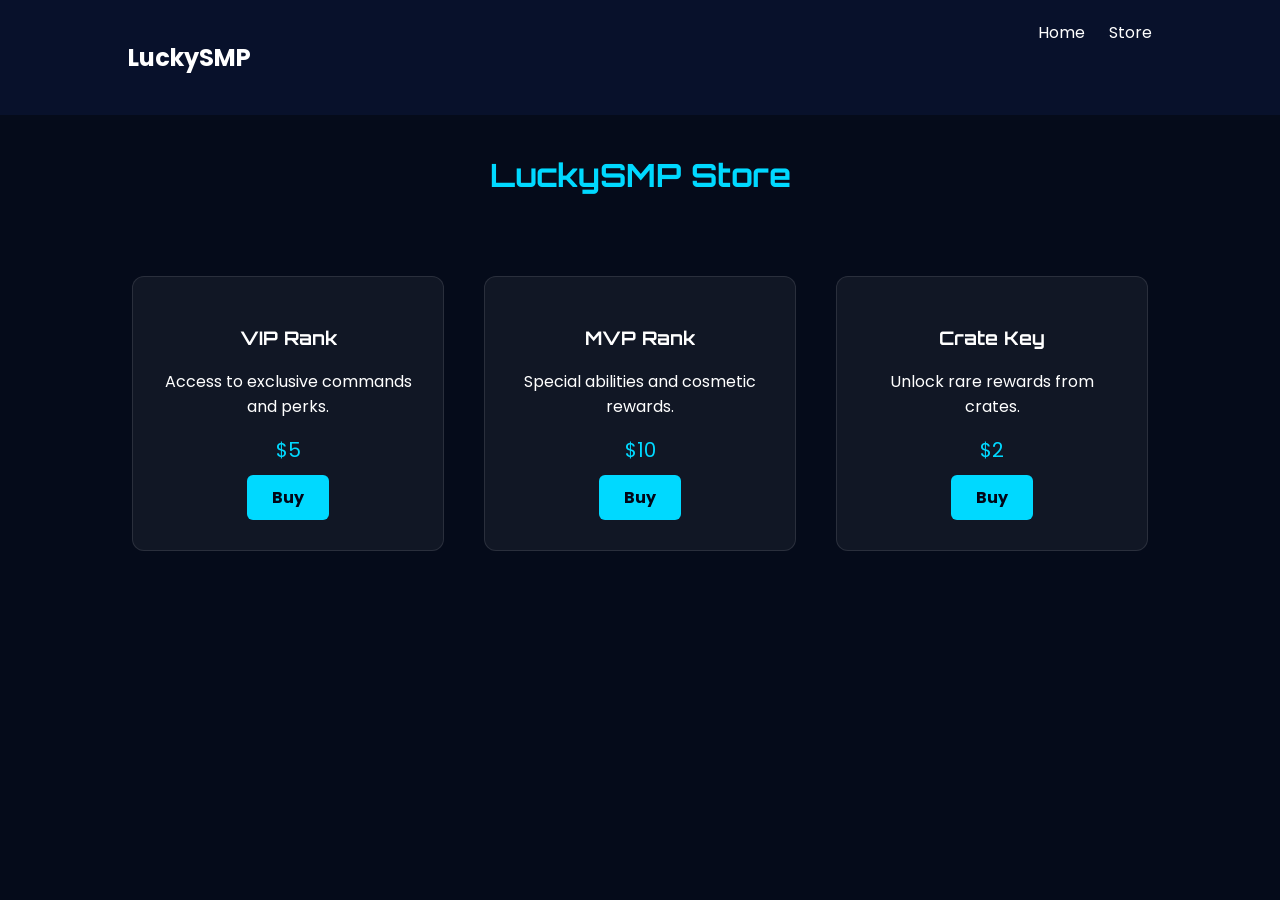
==== store.html @ cd324772 "Update and rename package.json to store.html" ====
<!DOCTYPE html>
<html lang="en">
<head>
<meta charset="UTF-8">
<meta name="viewport" content="width=device-width, initial-scale=1.0">

<title>LuckySMP Store</title>

<link href="https://fonts.googleapis.com/css2?family=Orbitron:wght@400;700&family=Poppins:wght@300;500;700&display=swap" rel="stylesheet">

<style>

body{
font-family:Poppins;
background:#050b1a;
color:white;
margin:0;
}

nav{
display:flex;
justify-content:space-between;
padding:20px 10%;
background:rgba(10,20,50,.7);
}

nav a{
color:white;
margin-left:20px;
text-decoration:none;
}

nav a:hover{
color:#00d9ff;
}

h1{
text-align:center;
font-family:Orbitron;
margin-top:40px;
color:#00d9ff;
}

.store{
display:flex;
justify-content:center;
flex-wrap:wrap;
gap:40px;
padding:60px 10%;
}

.item{
background:rgba(255,255,255,.05);
padding:30px;
border-radius:12px;
width:250px;
text-align:center;
border:1px solid rgba(255,255,255,.1);
}

.item h3{
font-family:Orbitron;
}

.price{
color:#00d9ff;
font-size:20px;
margin:10px 0;
}

.buy{
display:inline-block;
padding:10px 25px;
background:#00d9ff;
color:#020617;
border-radius:6px;
text-decoration:none;
font-weight:bold;
}

.buy:hover{
background:white;
}

</style>
</head>

<body>

<nav>
<h2>LuckySMP</h2>

<div>
<a href="index.html">Home</a>
<a href="store.html">Store</a>
</div>
</nav>

<h1>LuckySMP Store</h1>

<div class="store">

<div class="item">
<h3>VIP Rank</h3>
<p>Access to exclusive commands and perks.</p>
<div class="price">$5</div>
<a class="buy" href="#">Buy</a>
</div>

<div class="item">
<h3>MVP Rank</h3>
<p>Special abilities and cosmetic rewards.</p>
<div class="price">$10</div>
<a class="buy" href="#">Buy</a>
</div>

<div class="item">
<h3>Crate Key</h3>
<p>Unlock rare rewards from crates.</p>
<div class="price">$2</div>
<a class="buy" href="#">Buy</a>
</div>

</div>

</body>
</html>
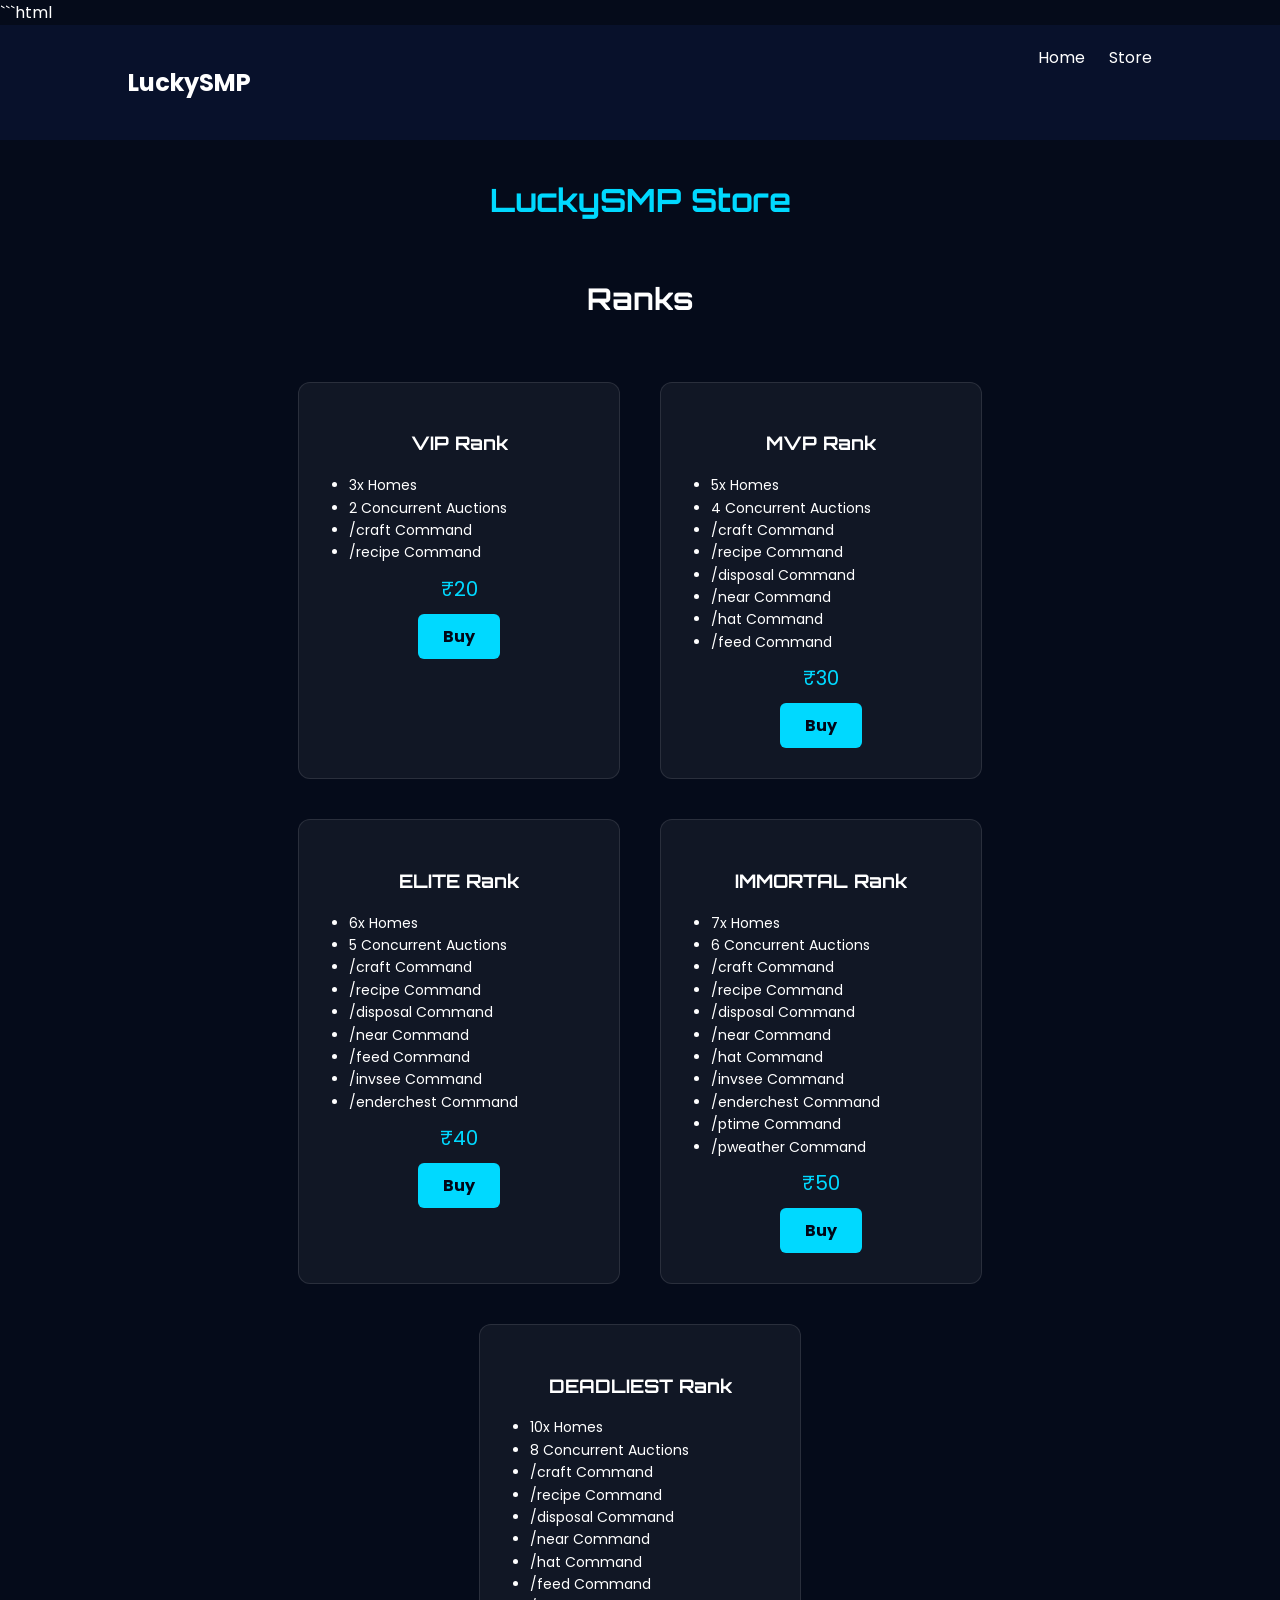
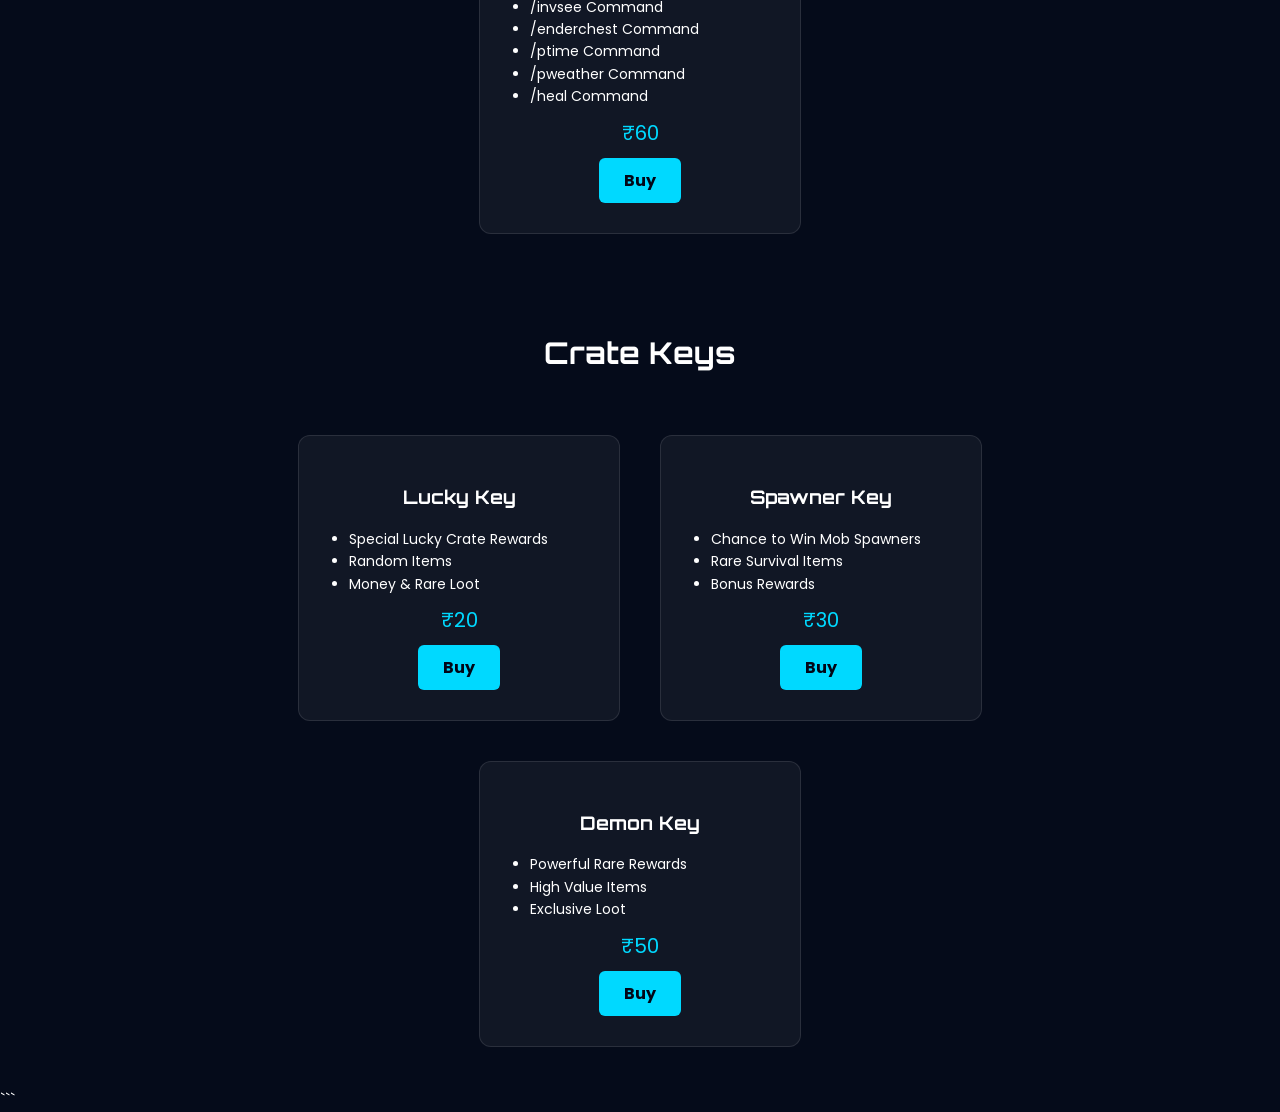
==== commit 71501dd7: "Revise store.html structure and item presentation Refactor store layout and update item details." ====
--- a/store.html
+++ b/store.html
@@ -1,3 +1,4 @@
+```html
 <!DOCTYPE html>
 <html lang="en">
 <head>
@@ -10,6 +11,8 @@
 
 <style>
 
+/* BODY */
+
 body{
 font-family:Poppins;
 background:#050b1a;
@@ -17,6 +20,8 @@
 margin:0;
 }
 
+/* NAVBAR */
+
 nav{
 display:flex;
 justify-content:space-between;
@@ -34,6 +39,8 @@
 color:#00d9ff;
 }
 
+/* TITLE */
+
 h1{
 text-align:center;
 font-family:Orbitron;
@@ -41,32 +48,65 @@
 color:#00d9ff;
 }
 
+/* CATEGORY TITLE */
+
+.category-title{
+text-align:center;
+font-family:Orbitron;
+margin-top:60px;
+font-size:30px;
+}
+
+/* STORE GRID */
+
 .store{
 display:flex;
 justify-content:center;
 flex-wrap:wrap;
 gap:40px;
-padding:60px 10%;
-}
+padding:40px 10%;
+}
+
+/* ITEM CARD */
 
 .item{
 background:rgba(255,255,255,.05);
 padding:30px;
 border-radius:12px;
-width:250px;
+width:260px;
 text-align:center;
 border:1px solid rgba(255,255,255,.1);
+transition:.3s;
+}
+
+.item:hover{
+transform:scale(1.05);
+box-shadow:0 0 20px #00d9ff;
 }
 
 .item h3{
 font-family:Orbitron;
 }
+
+/* PERKS LIST */
+
+.perks{
+text-align:left;
+margin:10px 0;
+padding-left:20px;
+font-size:14px;
+line-height:1.6;
+}
+
+/* PRICE */
 
 .price{
 color:#00d9ff;
 font-size:20px;
 margin:10px 0;
 }
+
+/* BUY BUTTON */
 
 .buy{
 display:inline-block;
@@ -76,10 +116,49 @@
 border-radius:6px;
 text-decoration:none;
 font-weight:bold;
+cursor:pointer;
 }
 
 .buy:hover{
 background:white;
+}
+
+/* POPUP */
+
+.popup{
+display:none;
+position:fixed;
+top:0;
+left:0;
+width:100%;
+height:100%;
+background:rgba(0,0,0,0.8);
+justify-content:center;
+align-items:center;
+z-index:1000;
+}
+
+.popup-content{
+background:#0b142c;
+padding:40px;
+border-radius:12px;
+text-align:center;
+box-shadow:0 0 20px #00d9ff;
+position:relative;
+}
+
+.qrimg{
+width:220px;
+margin-top:20px;
+}
+
+.close{
+position:absolute;
+top:10px;
+right:15px;
+font-size:28px;
+cursor:pointer;
+color:white;
 }
 
 </style>
@@ -98,30 +177,166 @@
 
 <h1>LuckySMP Store</h1>
 
+<!-- RANKS -->
+
+<h2 class="category-title">Ranks</h2>
+
 <div class="store">
 
 <div class="item">
 <h3>VIP Rank</h3>
-<p>Access to exclusive commands and perks.</p>
-<div class="price">$5</div>
-<a class="buy" href="#">Buy</a>
+<ul class="perks">
+<li>3x Homes</li>
+<li>2 Concurrent Auctions</li>
+<li>/craft Command</li>
+<li>/recipe Command</li>
+</ul>
+<div class="price">₹20</div>
+<div class="buy" onclick="openQR()">Buy</div>
 </div>
 
 <div class="item">
 <h3>MVP Rank</h3>
-<p>Special abilities and cosmetic rewards.</p>
-<div class="price">$10</div>
-<a class="buy" href="#">Buy</a>
-</div>
-
-<div class="item">
-<h3>Crate Key</h3>
-<p>Unlock rare rewards from crates.</p>
-<div class="price">$2</div>
-<a class="buy" href="#">Buy</a>
-</div>
-
-</div>
+<ul class="perks">
+<li>5x Homes</li>
+<li>4 Concurrent Auctions</li>
+<li>/craft Command</li>
+<li>/recipe Command</li>
+<li>/disposal Command</li>
+<li>/near Command</li>
+<li>/hat Command</li>
+<li>/feed Command</li>
+</ul>
+<div class="price">₹30</div>
+<div class="buy" onclick="openQR()">Buy</div>
+</div>
+
+<div class="item">
+<h3>ELITE Rank</h3>
+<ul class="perks">
+<li>6x Homes</li>
+<li>5 Concurrent Auctions</li>
+<li>/craft Command</li>
+<li>/recipe Command</li>
+<li>/disposal Command</li>
+<li>/near Command</li>
+<li>/feed Command</li>
+<li>/invsee Command</li>
+<li>/enderchest Command</li>
+</ul>
+<div class="price">₹40</div>
+<div class="buy" onclick="openQR()">Buy</div>
+</div>
+
+<div class="item">
+<h3>IMMORTAL Rank</h3>
+<ul class="perks">
+<li>7x Homes</li>
+<li>6 Concurrent Auctions</li>
+<li>/craft Command</li>
+<li>/recipe Command</li>
+<li>/disposal Command</li>
+<li>/near Command</li>
+<li>/hat Command</li>
+<li>/invsee Command</li>
+<li>/enderchest Command</li>
+<li>/ptime Command</li>
+<li>/pweather Command</li>
+</ul>
+<div class="price">₹50</div>
+<div class="buy" onclick="openQR()">Buy</div>
+</div>
+
+<div class="item">
+<h3>DEADLIEST Rank</h3>
+<ul class="perks">
+<li>10x Homes</li>
+<li>8 Concurrent Auctions</li>
+<li>/craft Command</li>
+<li>/recipe Command</li>
+<li>/disposal Command</li>
+<li>/near Command</li>
+<li>/hat Command</li>
+<li>/feed Command</li>
+<li>/invsee Command</li>
+<li>/enderchest Command</li>
+<li>/ptime Command</li>
+<li>/pweather Command</li>
+<li>/heal Command</li>
+</ul>
+<div class="price">₹60</div>
+<div class="buy" onclick="openQR()">Buy</div>
+</div>
+
+</div>
+
+<!-- CRATE KEYS -->
+
+<h2 class="category-title">Crate Keys</h2>
+
+<div class="store">
+
+<div class="item">
+<h3>Lucky Key</h3>
+<ul class="perks">
+<li>Special Lucky Crate Rewards</li>
+<li>Random Items</li>
+<li>Money & Rare Loot</li>
+</ul>
+<div class="price">₹20</div>
+<div class="buy" onclick="openQR()">Buy</div>
+</div>
+
+<div class="item">
+<h3>Spawner Key</h3>
+<ul class="perks">
+<li>Chance to Win Mob Spawners</li>
+<li>Rare Survival Items</li>
+<li>Bonus Rewards</li>
+</ul>
+<div class="price">₹30</div>
+<div class="buy" onclick="openQR()">Buy</div>
+</div>
+
+<div class="item">
+<h3>Demon Key</h3>
+<ul class="perks">
+<li>Powerful Rare Rewards</li>
+<li>High Value Items</li>
+<li>Exclusive Loot</li>
+</ul>
+<div class="price">₹50</div>
+<div class="buy" onclick="openQR()">Buy</div>
+</div>
+
+</div>
+
+<!-- QR POPUP -->
+
+<div id="qrPopup" class="popup">
+<div class="popup-content">
+
+<span class="close" onclick="closeQR()">&times;</span>
+
+<h2>Scan to Pay</h2>
+
+<img src="qr.png" alt="Payment QR" class="qrimg">
+
+</div>
+</div>
+
+<script>
+
+function openQR(){
+document.getElementById("qrPopup").style.display="flex";
+}
+
+function closeQR(){
+document.getElementById("qrPopup").style.display="none";
+}
+
+</script>
 
 </body>
 </html>
+```
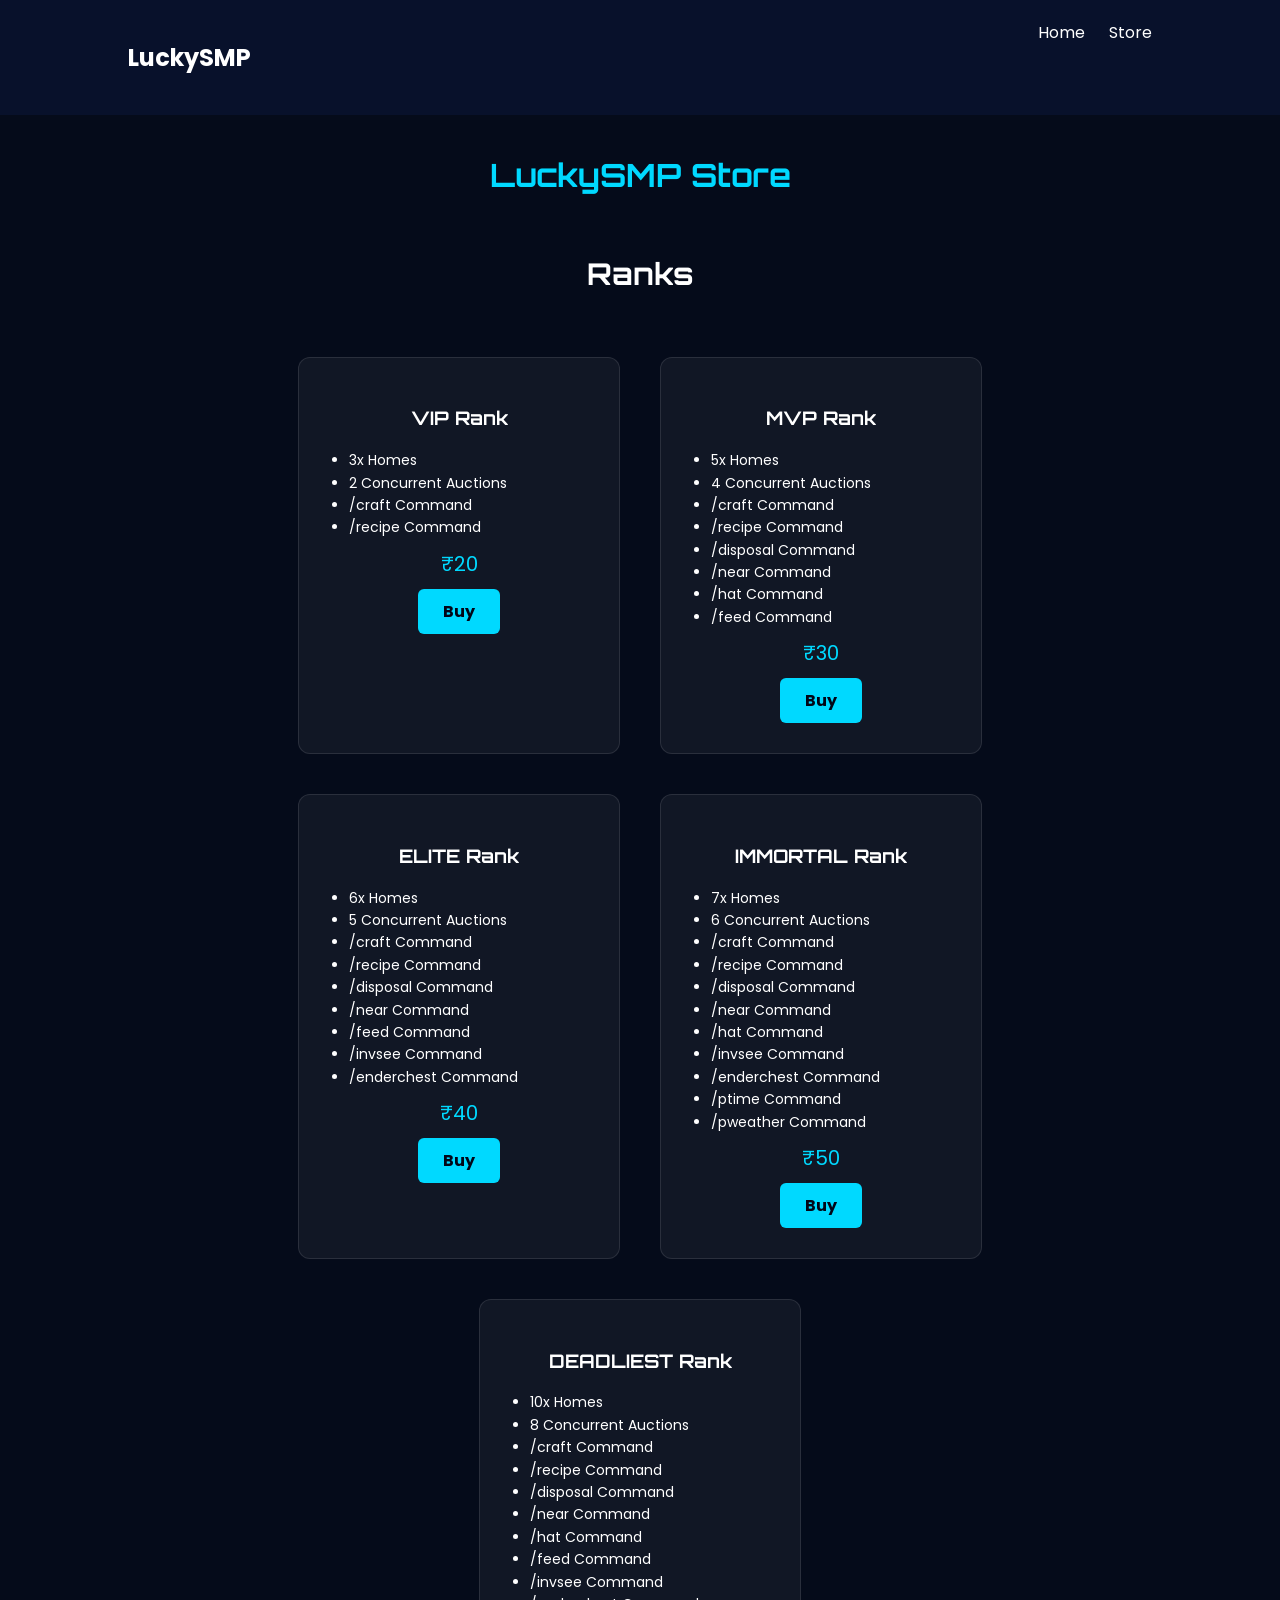
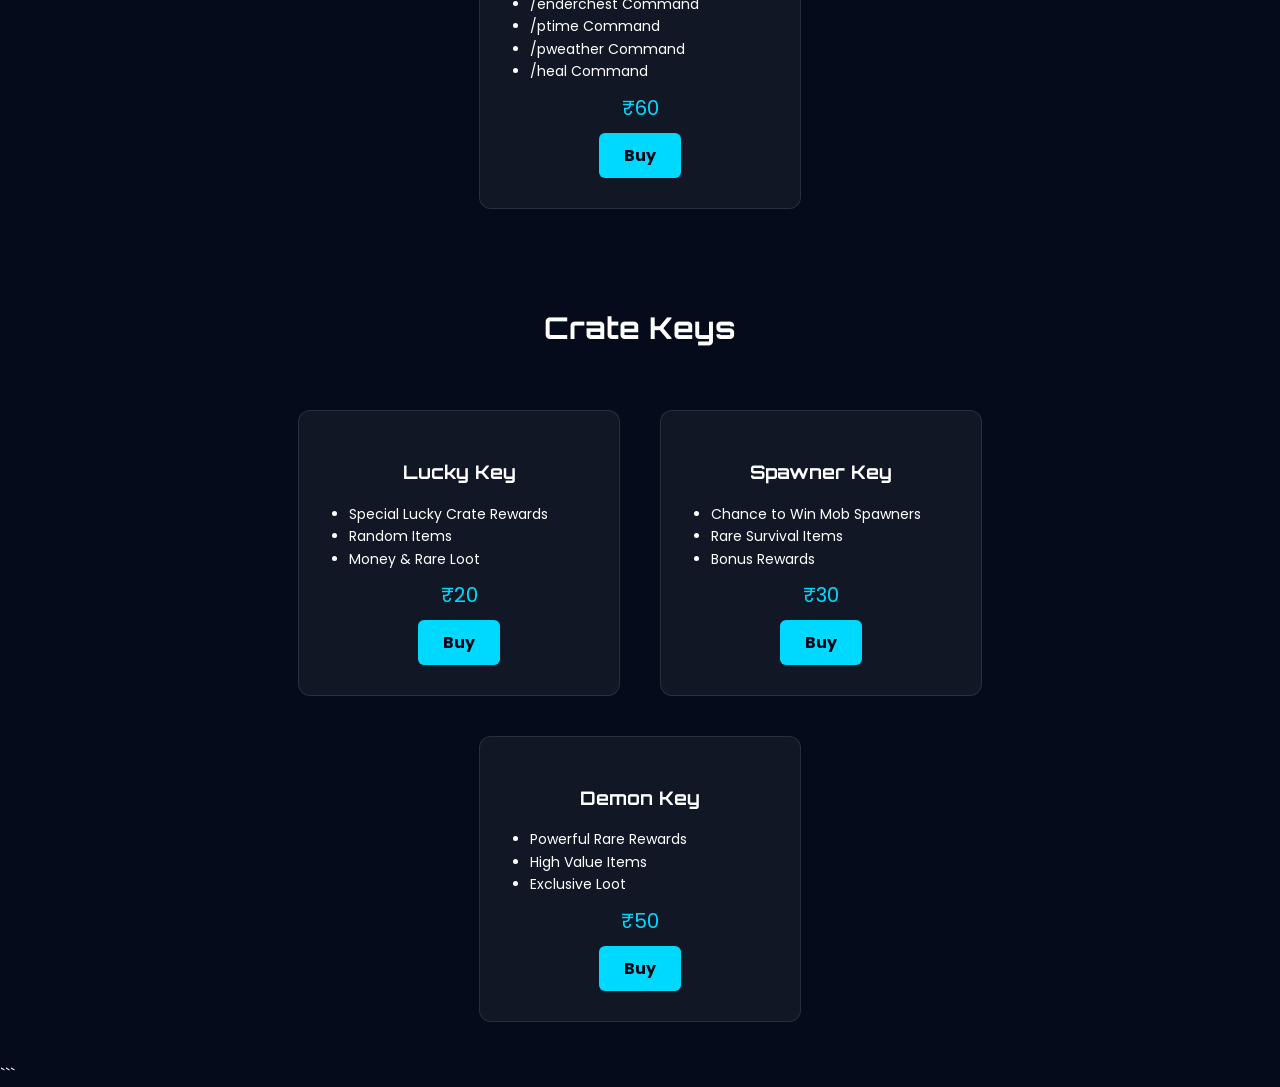
==== commit 8049731b: "Remove code block formatting from store.html" ====
--- a/store.html
+++ b/store.html
@@ -1,4 +1,3 @@
-```html
 <!DOCTYPE html>
 <html lang="en">
 <head>
@@ -319,6 +318,7 @@
 <span class="close" onclick="closeQR()">&times;</span>
 
 <h2>Scan to Pay</h2>
+<h4>Make Ticket on Discord after payment is done</h4>
 
 <img src="qr.png" alt="Payment QR" class="qrimg">
 
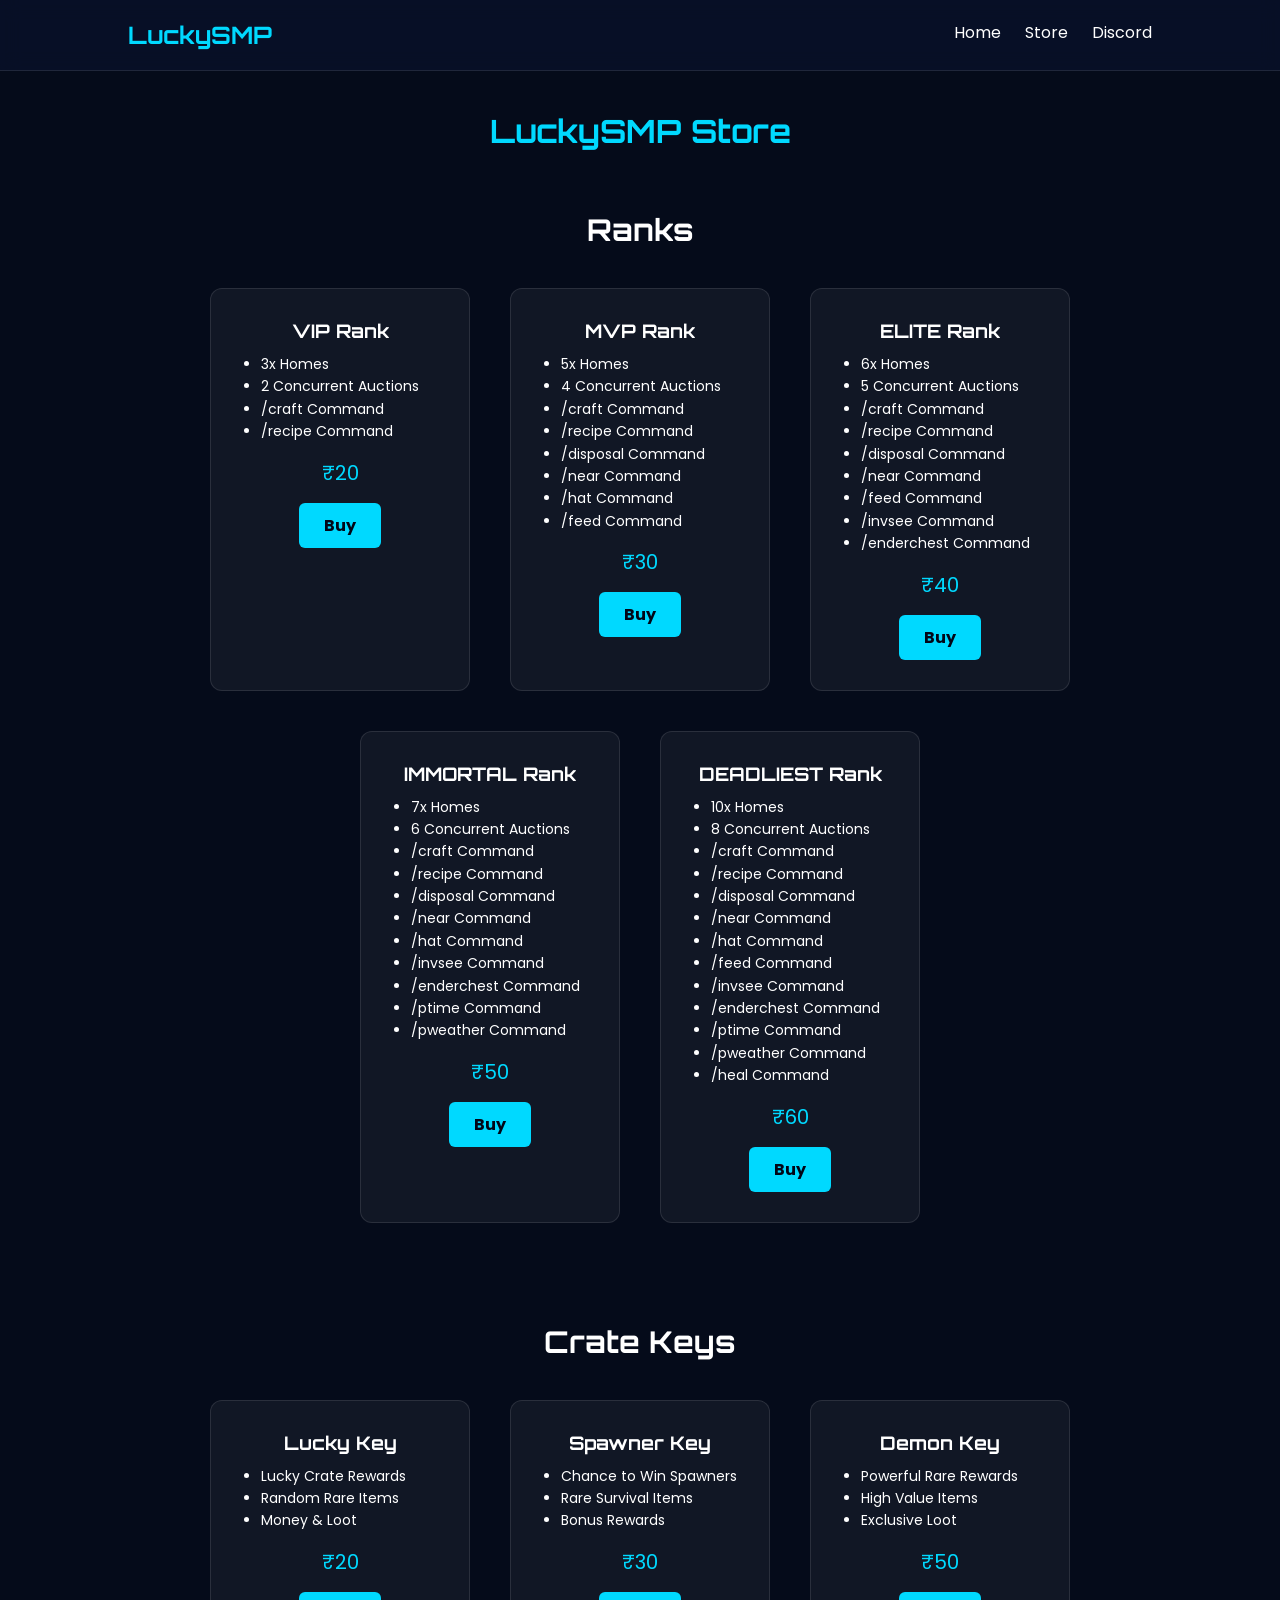
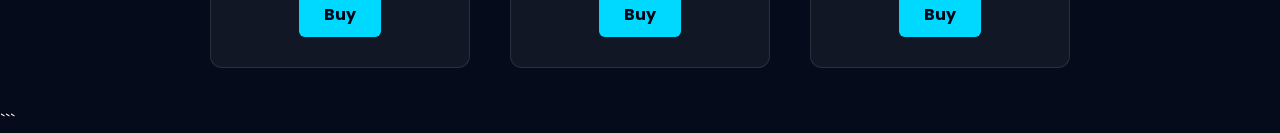
==== commit 6d1f0321: "Remove code block formatting from store.html" ====
--- a/store.html
+++ b/store.html
@@ -10,28 +10,44 @@
 
 <style>
 
+/* RESET */
+
+*{
+margin:0;
+padding:0;
+box-sizing:border-box;
+}
+
 /* BODY */
 
 body{
 font-family:Poppins;
 background:#050b1a;
 color:white;
-margin:0;
-}
-
-/* NAVBAR */
+overflow-x:hidden;
+}
+
+/* NAVBAR (SAME AS INDEX) */
 
 nav{
 display:flex;
 justify-content:space-between;
 padding:20px 10%;
-background:rgba(10,20,50,.7);
+background:rgba(10,20,50,.5);
+backdrop-filter:blur(10px);
+border-bottom:1px solid rgba(255,255,255,.1);
+}
+
+nav h1{
+font-family:Orbitron;
+color:#00d9ff;
 }
 
 nav a{
 color:white;
 margin-left:20px;
 text-decoration:none;
+transition:.3s;
 }
 
 nav a:hover{
@@ -40,7 +56,7 @@
 
 /* TITLE */
 
-h1{
+h1.page-title{
 text-align:center;
 font-family:Orbitron;
 margin-top:40px;
@@ -85,6 +101,7 @@
 
 .item h3{
 font-family:Orbitron;
+margin-bottom:10px;
 }
 
 /* PERKS LIST */
@@ -102,7 +119,7 @@
 .price{
 color:#00d9ff;
 font-size:20px;
-margin:10px 0;
+margin:15px 0;
 }
 
 /* BUY BUTTON */
@@ -113,9 +130,9 @@
 background:#00d9ff;
 color:#020617;
 border-radius:6px;
-text-decoration:none;
 font-weight:bold;
 cursor:pointer;
+transition:.3s;
 }
 
 .buy:hover{
@@ -155,7 +172,7 @@
 position:absolute;
 top:10px;
 right:15px;
-font-size:28px;
+font-size:30px;
 cursor:pointer;
 color:white;
 }
@@ -165,16 +182,19 @@
 
 <body>
 
+<!-- NAVBAR -->
+
 <nav>
-<h2>LuckySMP</h2>
+<h1>LuckySMP</h1>
 
 <div>
-<a href="index.html">Home</a>
-<a href="store.html">Store</a>
+<a href="/">Home</a>
+<a href="/store">Store</a>
+<a href="https://discord.gg/ueadhWTNVW" target="_blank">Discord</a>
 </div>
 </nav>
 
-<h1>LuckySMP Store</h1>
+<h1 class="page-title">LuckySMP Store</h1>
 
 <!-- RANKS -->
 
@@ -278,9 +298,9 @@
 <div class="item">
 <h3>Lucky Key</h3>
 <ul class="perks">
-<li>Special Lucky Crate Rewards</li>
-<li>Random Items</li>
-<li>Money & Rare Loot</li>
+<li>Lucky Crate Rewards</li>
+<li>Random Rare Items</li>
+<li>Money & Loot</li>
 </ul>
 <div class="price">₹20</div>
 <div class="buy" onclick="openQR()">Buy</div>
@@ -289,7 +309,7 @@
 <div class="item">
 <h3>Spawner Key</h3>
 <ul class="perks">
-<li>Chance to Win Mob Spawners</li>
+<li>Chance to Win Spawners</li>
 <li>Rare Survival Items</li>
 <li>Bonus Rewards</li>
 </ul>
@@ -318,7 +338,6 @@
 <span class="close" onclick="closeQR()">&times;</span>
 
 <h2>Scan to Pay</h2>
-<h4>Make Ticket on Discord after payment is done</h4>
 
 <img src="qr.png" alt="Payment QR" class="qrimg">
 
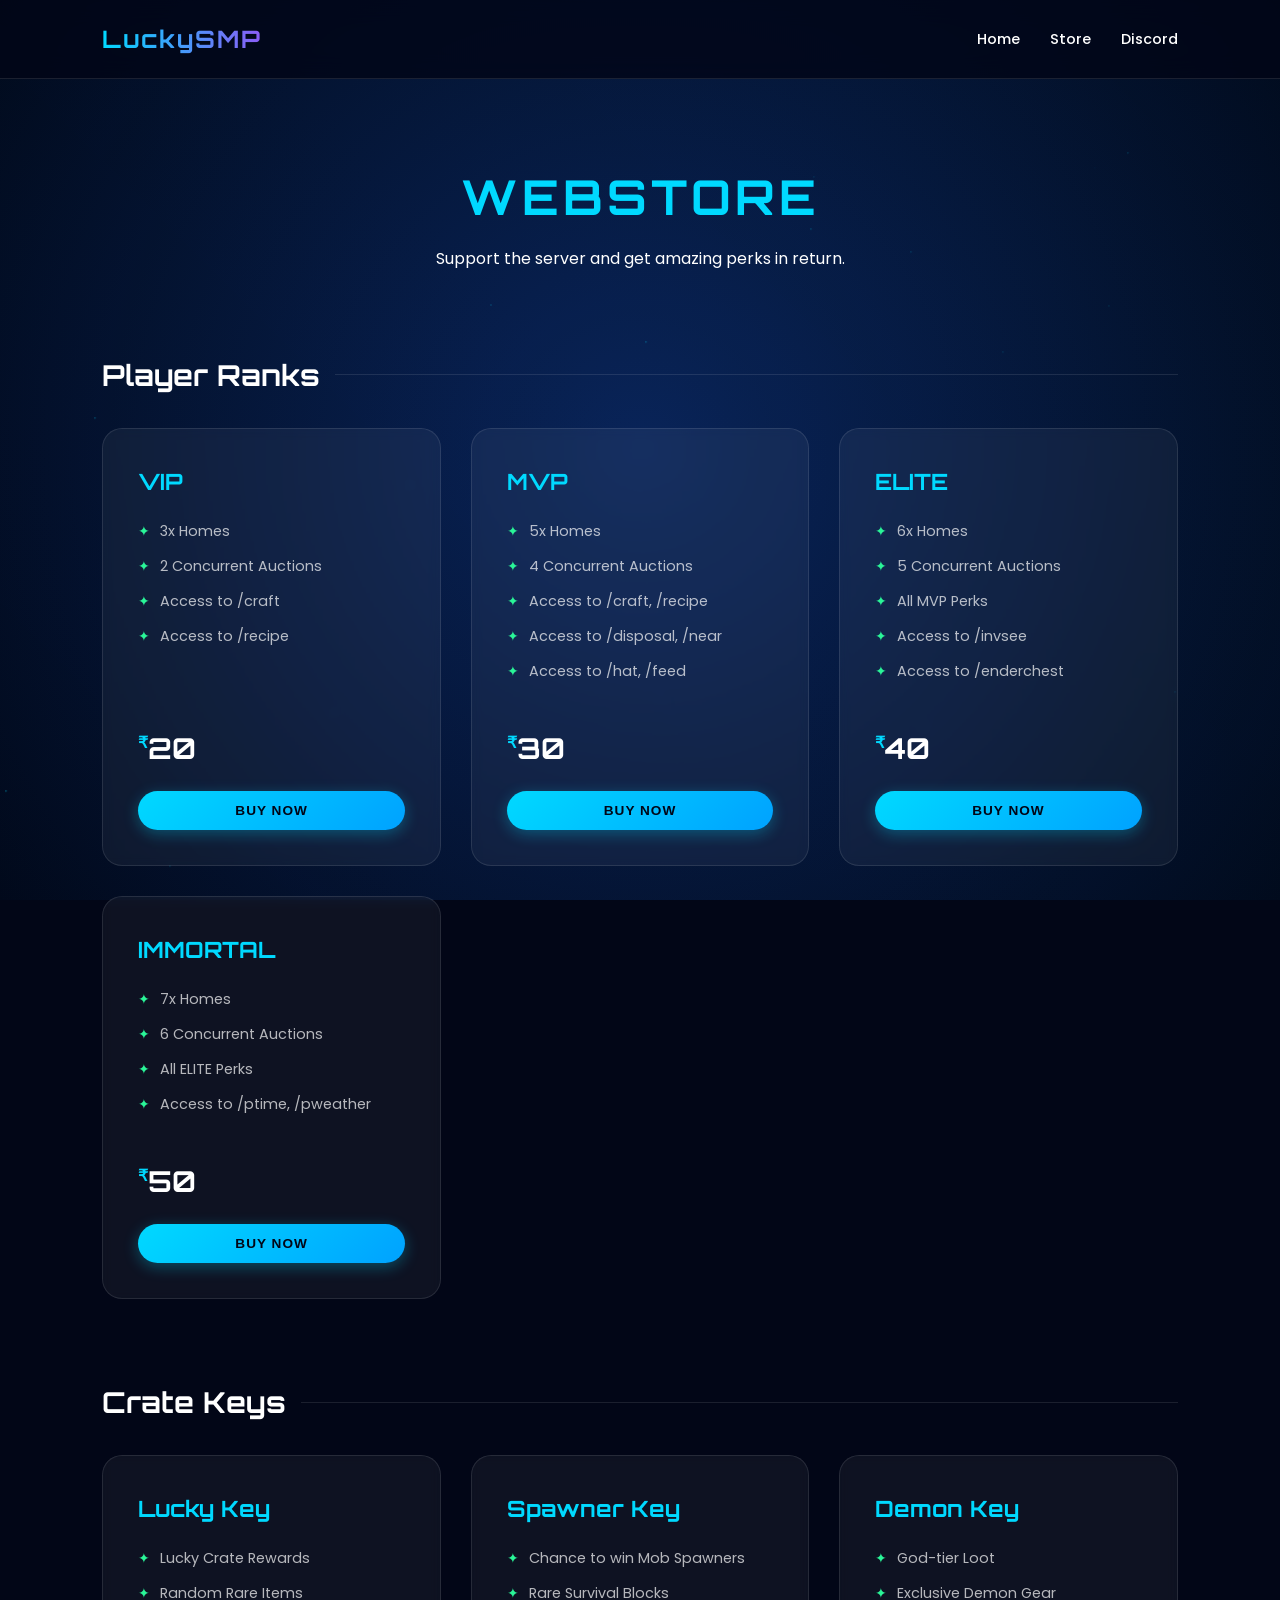
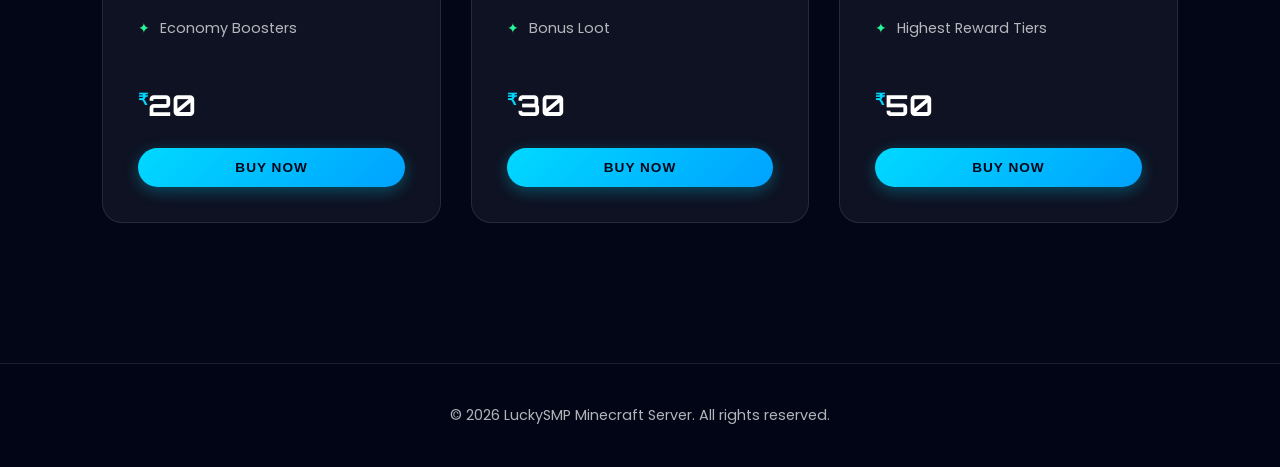
==== commit 895dd90a: "Refactor pages: add CSS/JS and modernize layout Extract inline styles into a new style.css with CSS " ====
--- a/store.html
+++ b/store.html
@@ -1,361 +1,318 @@
 <!DOCTYPE html>
 <html lang="en">
 <head>
-<meta charset="UTF-8">
-<meta name="viewport" content="width=device-width, initial-scale=1.0">
-
-<title>LuckySMP Store</title>
-
-<link href="https://fonts.googleapis.com/css2?family=Orbitron:wght@400;700&family=Poppins:wght@300;500;700&display=swap" rel="stylesheet">
-
-<style>
-
-/* RESET */
-
-*{
-margin:0;
-padding:0;
-box-sizing:border-box;
-}
-
-/* BODY */
-
-body{
-font-family:Poppins;
-background:#050b1a;
-color:white;
-overflow-x:hidden;
-}
-
-/* NAVBAR (SAME AS INDEX) */
-
-nav{
-display:flex;
-justify-content:space-between;
-padding:20px 10%;
-background:rgba(10,20,50,.5);
-backdrop-filter:blur(10px);
-border-bottom:1px solid rgba(255,255,255,.1);
-}
-
-nav h1{
-font-family:Orbitron;
-color:#00d9ff;
-}
-
-nav a{
-color:white;
-margin-left:20px;
-text-decoration:none;
-transition:.3s;
-}
-
-nav a:hover{
-color:#00d9ff;
-}
-
-/* TITLE */
-
-h1.page-title{
-text-align:center;
-font-family:Orbitron;
-margin-top:40px;
-color:#00d9ff;
-}
-
-/* CATEGORY TITLE */
-
-.category-title{
-text-align:center;
-font-family:Orbitron;
-margin-top:60px;
-font-size:30px;
-}
-
-/* STORE GRID */
-
-.store{
-display:flex;
-justify-content:center;
-flex-wrap:wrap;
-gap:40px;
-padding:40px 10%;
-}
-
-/* ITEM CARD */
-
-.item{
-background:rgba(255,255,255,.05);
-padding:30px;
-border-radius:12px;
-width:260px;
-text-align:center;
-border:1px solid rgba(255,255,255,.1);
-transition:.3s;
-}
-
-.item:hover{
-transform:scale(1.05);
-box-shadow:0 0 20px #00d9ff;
-}
-
-.item h3{
-font-family:Orbitron;
-margin-bottom:10px;
-}
-
-/* PERKS LIST */
-
-.perks{
-text-align:left;
-margin:10px 0;
-padding-left:20px;
-font-size:14px;
-line-height:1.6;
-}
-
-/* PRICE */
-
-.price{
-color:#00d9ff;
-font-size:20px;
-margin:15px 0;
-}
-
-/* BUY BUTTON */
-
-.buy{
-display:inline-block;
-padding:10px 25px;
-background:#00d9ff;
-color:#020617;
-border-radius:6px;
-font-weight:bold;
-cursor:pointer;
-transition:.3s;
-}
-
-.buy:hover{
-background:white;
-}
-
-/* POPUP */
-
-.popup{
-display:none;
-position:fixed;
-top:0;
-left:0;
-width:100%;
-height:100%;
-background:rgba(0,0,0,0.8);
-justify-content:center;
-align-items:center;
-z-index:1000;
-}
-
-.popup-content{
-background:#0b142c;
-padding:40px;
-border-radius:12px;
-text-align:center;
-box-shadow:0 0 20px #00d9ff;
-position:relative;
-}
-
-.qrimg{
-width:220px;
-margin-top:20px;
-}
-
-.close{
-position:absolute;
-top:10px;
-right:15px;
-font-size:30px;
-cursor:pointer;
-color:white;
-}
-
-</style>
+    <meta charset="UTF-8">
+    <meta name="viewport" content="width=device-width, initial-scale=1.0">
+    <title>Store | LuckySMP</title>
+    <link href="https://fonts.googleapis.com/css2?family=Orbitron:wght@400;700&family=Poppins:wght@300;500;700&display=swap" rel="stylesheet">
+    <link rel="stylesheet" href="style.css">
+    <style>
+        .page-header {
+            text-align: center;
+            padding: 80px 20px 40px;
+        }
+
+        .page-header h2 {
+            font-family: 'Orbitron', sans-serif;
+            font-size: 3rem;
+            color: var(--primary);
+            margin-bottom: 10px;
+            text-transform: uppercase;
+            letter-spacing: 4px;
+        }
+
+        .category-section {
+            padding: 40px 8%;
+        }
+
+        .category-title {
+            font-family: 'Orbitron', sans-serif;
+            font-size: 1.8rem;
+            margin-bottom: 30px;
+            display: flex;
+            align-items: center;
+            gap: 15px;
+        }
+
+        .category-title::after {
+            content: '';
+            flex: 1;
+            height: 1px;
+            background: var(--border);
+        }
+
+        .store-grid {
+            display: grid;
+            grid-template-columns: repeat(auto-fill, minmax(280px, 1fr));
+            gap: 30px;
+        }
+
+        .item-card {
+            display: flex;
+            flex-direction: column;
+            padding: 35px;
+            height: 100%;
+        }
+
+        .item-card h3 {
+            font-family: 'Orbitron', sans-serif;
+            font-size: 1.4rem;
+            margin-bottom: 20px;
+            color: var(--primary);
+        }
+
+        .perks-list {
+            list-style: none;
+            margin-bottom: 30px;
+            flex: 1;
+        }
+
+        .perks-list li {
+            margin-bottom: 12px;
+            font-size: 0.9rem;
+            color: var(--text-dim);
+            display: flex;
+            align-items: flex-start;
+            gap: 10px;
+        }
+
+        .perks-list li::before {
+            content: '✦';
+            color: var(--accent);
+        }
+
+        .price-tag {
+            font-size: 1.8rem;
+            font-weight: 700;
+            color: #fff;
+            margin-bottom: 20px;
+            font-family: 'Orbitron', sans-serif;
+        }
+
+        .price-tag span {
+            font-size: 1rem;
+            color: var(--primary);
+            vertical-align: super;
+        }
+
+        /* QR Popup */
+        .modal {
+            display: none;
+            position: fixed;
+            top: 0;
+            left: 0;
+            width: 100%;
+            height: 100%;
+            background: rgba(2, 6, 23, 0.95);
+            backdrop-filter: blur(10px);
+            z-index: 1000;
+            justify-content: center;
+            align-items: center;
+            opacity: 0;
+            transition: opacity 0.3s ease;
+        }
+
+        .modal.active {
+            display: flex;
+            opacity: 1;
+        }
+
+        .modal-content {
+            background: #0b142c;
+            padding: 50px;
+            border-radius: 30px;
+            text-align: center;
+            border: 1px solid var(--primary);
+            max-width: 450px;
+            width: 90%;
+            position: relative;
+            box-shadow: 0 0 50px rgba(0, 217, 255, 0.2);
+        }
+
+        .close-modal {
+            position: absolute;
+            top: 20px;
+            right: 25px;
+            font-size: 2rem;
+            cursor: pointer;
+            color: var(--text-dim);
+            transition: color 0.3s;
+        }
+
+        .close-modal:hover { color: #fff; }
+
+        .qr-image {
+            width: 100%;
+            max-width: 250px;
+            margin: 25px auto;
+            padding: 15px;
+            background: #fff;
+            border-radius: 20px;
+        }
+
+        .modal h2 {
+            font-family: 'Orbitron', sans-serif;
+            margin-bottom: 10px;
+        }
+
+        .modal p {
+            color: var(--text-dim);
+            font-size: 0.9rem;
+        }
+    </style>
 </head>
-
 <body>
-
-<!-- NAVBAR -->
-
-<nav>
-<h1>LuckySMP</h1>
-
-<div>
-<a href="/">Home</a>
-<a href="/store">Store</a>
-<a href="https://discord.gg/ueadhWTNVW" target="_blank">Discord</a>
-</div>
-</nav>
-
-<h1 class="page-title">LuckySMP Store</h1>
-
-<!-- RANKS -->
-
-<h2 class="category-title">Ranks</h2>
-
-<div class="store">
-
-<div class="item">
-<h3>VIP Rank</h3>
-<ul class="perks">
-<li>3x Homes</li>
-<li>2 Concurrent Auctions</li>
-<li>/craft Command</li>
-<li>/recipe Command</li>
-</ul>
-<div class="price">₹20</div>
-<div class="buy" onclick="openQR()">Buy</div>
-</div>
-
-<div class="item">
-<h3>MVP Rank</h3>
-<ul class="perks">
-<li>5x Homes</li>
-<li>4 Concurrent Auctions</li>
-<li>/craft Command</li>
-<li>/recipe Command</li>
-<li>/disposal Command</li>
-<li>/near Command</li>
-<li>/hat Command</li>
-<li>/feed Command</li>
-</ul>
-<div class="price">₹30</div>
-<div class="buy" onclick="openQR()">Buy</div>
-</div>
-
-<div class="item">
-<h3>ELITE Rank</h3>
-<ul class="perks">
-<li>6x Homes</li>
-<li>5 Concurrent Auctions</li>
-<li>/craft Command</li>
-<li>/recipe Command</li>
-<li>/disposal Command</li>
-<li>/near Command</li>
-<li>/feed Command</li>
-<li>/invsee Command</li>
-<li>/enderchest Command</li>
-</ul>
-<div class="price">₹40</div>
-<div class="buy" onclick="openQR()">Buy</div>
-</div>
-
-<div class="item">
-<h3>IMMORTAL Rank</h3>
-<ul class="perks">
-<li>7x Homes</li>
-<li>6 Concurrent Auctions</li>
-<li>/craft Command</li>
-<li>/recipe Command</li>
-<li>/disposal Command</li>
-<li>/near Command</li>
-<li>/hat Command</li>
-<li>/invsee Command</li>
-<li>/enderchest Command</li>
-<li>/ptime Command</li>
-<li>/pweather Command</li>
-</ul>
-<div class="price">₹50</div>
-<div class="buy" onclick="openQR()">Buy</div>
-</div>
-
-<div class="item">
-<h3>DEADLIEST Rank</h3>
-<ul class="perks">
-<li>10x Homes</li>
-<li>8 Concurrent Auctions</li>
-<li>/craft Command</li>
-<li>/recipe Command</li>
-<li>/disposal Command</li>
-<li>/near Command</li>
-<li>/hat Command</li>
-<li>/feed Command</li>
-<li>/invsee Command</li>
-<li>/enderchest Command</li>
-<li>/ptime Command</li>
-<li>/pweather Command</li>
-<li>/heal Command</li>
-</ul>
-<div class="price">₹60</div>
-<div class="buy" onclick="openQR()">Buy</div>
-</div>
-
-</div>
-
-<!-- CRATE KEYS -->
-
-<h2 class="category-title">Crate Keys</h2>
-
-<div class="store">
-
-<div class="item">
-<h3>Lucky Key</h3>
-<ul class="perks">
-<li>Lucky Crate Rewards</li>
-<li>Random Rare Items</li>
-<li>Money & Loot</li>
-</ul>
-<div class="price">₹20</div>
-<div class="buy" onclick="openQR()">Buy</div>
-</div>
-
-<div class="item">
-<h3>Spawner Key</h3>
-<ul class="perks">
-<li>Chance to Win Spawners</li>
-<li>Rare Survival Items</li>
-<li>Bonus Rewards</li>
-</ul>
-<div class="price">₹30</div>
-<div class="buy" onclick="openQR()">Buy</div>
-</div>
-
-<div class="item">
-<h3>Demon Key</h3>
-<ul class="perks">
-<li>Powerful Rare Rewards</li>
-<li>High Value Items</li>
-<li>Exclusive Loot</li>
-</ul>
-<div class="price">₹50</div>
-<div class="buy" onclick="openQR()">Buy</div>
-</div>
-
-</div>
-
-<!-- QR POPUP -->
-
-<div id="qrPopup" class="popup">
-<div class="popup-content">
-
-<span class="close" onclick="closeQR()">&times;</span>
-
-<h2>Scan to Pay</h2>
-
-<img src="qr.png" alt="Payment QR" class="qrimg">
-
-</div>
-</div>
-
-<script>
-
-function openQR(){
-document.getElementById("qrPopup").style.display="flex";
-}
-
-function closeQR(){
-document.getElementById("qrPopup").style.display="none";
-}
-
-</script>
-
+    <div class="bg-glow"></div>
+
+    <nav>
+        <h1>LuckySMP</h1>
+        <div class="nav-links">
+            <a href="/">Home</a>
+            <a href="store.html">Store</a>
+            <a href="https://discord.gg/ueadhWTNVW" target="_blank">Discord</a>
+        </div>
+    </nav>
+
+    <header class="page-header">
+        <h2>Webstore</h2>
+        <p>Support the server and get amazing perks in return.</p>
+    </header>
+
+    <section class="category-section">
+        <h2 class="category-title">Player Ranks</h2>
+        <div class="store-grid">
+            <!-- VIP -->
+            <div class="card item-card">
+                <h3>VIP</h3>
+                <ul class="perks-list">
+                    <li>3x Homes</li>
+                    <li>2 Concurrent Auctions</li>
+                    <li>Access to /craft</li>
+                    <li>Access to /recipe</li>
+                </ul>
+                <div class="price-tag"><span>₹</span>20</div>
+                <button class="btn" onclick="openPayment()">Buy Now</button>
+            </div>
+
+            <!-- MVP -->
+            <div class="card item-card">
+                <h3>MVP</h3>
+                <ul class="perks-list">
+                    <li>5x Homes</li>
+                    <li>4 Concurrent Auctions</li>
+                    <li>Access to /craft, /recipe</li>
+                    <li>Access to /disposal, /near</li>
+                    <li>Access to /hat, /feed</li>
+                </ul>
+                <div class="price-tag"><span>₹</span>30</div>
+                <button class="btn" onclick="openPayment()">Buy Now</button>
+            </div>
+
+            <!-- ELITE -->
+            <div class="card item-card">
+                <h3>ELITE</h3>
+                <ul class="perks-list">
+                    <li>6x Homes</li>
+                    <li>5 Concurrent Auctions</li>
+                    <li>All MVP Perks</li>
+                    <li>Access to /invsee</li>
+                    <li>Access to /enderchest</li>
+                </ul>
+                <div class="price-tag"><span>₹</span>40</div>
+                <button class="btn" onclick="openPayment()">Buy Now</button>
+            </div>
+
+            <!-- IMMORTAL -->
+            <div class="card item-card">
+                <h3>IMMORTAL</h3>
+                <ul class="perks-list">
+                    <li>7x Homes</li>
+                    <li>6 Concurrent Auctions</li>
+                    <li>All ELITE Perks</li>
+                    <li>Access to /ptime, /pweather</li>
+                </ul>
+                <div class="price-tag"><span>₹</span>50</div>
+                <button class="btn" onclick="openPayment()">Buy Now</button>
+            </div>
+        </div>
+    </section>
+
+    <section class="category-section">
+        <h2 class="category-title">Crate Keys</h2>
+        <div class="store-grid">
+            <div class="card item-card">
+                <h3>Lucky Key</h3>
+                <ul class="perks-list">
+                    <li>Lucky Crate Rewards</li>
+                    <li>Random Rare Items</li>
+                    <li>Economy Boosters</li>
+                </ul>
+                <div class="price-tag"><span>₹</span>20</div>
+                <button class="btn" onclick="openPayment()">Buy Now</button>
+            </div>
+
+            <div class="card item-card">
+                <h3>Spawner Key</h3>
+                <ul class="perks-list">
+                    <li>Chance to win Mob Spawners</li>
+                    <li>Rare Survival Blocks</li>
+                    <li>Bonus Loot</li>
+                </ul>
+                <div class="price-tag"><span>₹</span>30</div>
+                <button class="btn" onclick="openPayment()">Buy Now</button>
+            </div>
+
+            <div class="card item-card">
+                <h3>Demon Key</h3>
+                <ul class="perks-list">
+                    <li>God-tier Loot</li>
+                    <li>Exclusive Demon Gear</li>
+                    <li>Highest Reward Tiers</li>
+                </ul>
+                <div class="price-tag"><span>₹</span>50</div>
+                <button class="btn" onclick="openPayment()">Buy Now</button>
+            </div>
+        </div>
+    </section>
+
+    <footer>
+        <p>&copy; 2026 LuckySMP Minecraft Server. All rights reserved.</p>
+    </footer>
+
+    <!-- Payment Modal -->
+    <div id="paymentModal" class="modal">
+        <div class="modal-content">
+            <span class="close-modal" onclick="closePayment()">&times;</span>
+            <h2>Complete Purchase</h2>
+            <p>Scan the QR code below to pay via UPI.</p>
+            <img src="qr.png" alt="Payment QR" class="qr-image">
+            <p style="margin-top: 15px; font-weight: 500;">IMPORTANT:</p>
+            <p>After payment, create a ticket on our Discord with the transaction screenshot to receive your items.</p>
+            <a href="https://discord.gg/ueadhWTNVW" target="_blank" class="btn" style="margin-top: 20px; width: 100%;">Join Discord</a>
+        </div>
+    </div>
+
+    <script src="script.js"></script>
+    <script>
+        function openPayment() {
+            const modal = document.getElementById('paymentModal');
+            modal.style.display = 'flex';
+            setTimeout(() => modal.classList.add('active'), 10);
+        }
+
+        function closePayment() {
+            const modal = document.getElementById('paymentModal');
+            modal.classList.remove('active');
+            setTimeout(() => modal.style.display = 'none', 300);
+        }
+
+        // Close on outside click
+        window.onclick = function(event) {
+            const modal = document.getElementById('paymentModal');
+            if (event.target == modal) {
+                closePayment();
+            }
+        }
+    </script>
 </body>
 </html>
-```
--- a/style.css
+++ b/style.css
@@ -0,0 +1,183 @@
+:root {
+    --primary: #00d9ff;
+    --secondary: #8b5cf6;
+    --accent: #2af598;
+    --bg-dark: #020617;
+    --bg-card: rgba(255, 255, 255, 0.05);
+    --border: rgba(255, 255, 255, 0.1);
+    --text-main: #ffffff;
+    --text-dim: rgba(255, 255, 255, 0.7);
+}
+
+* {
+    margin: 0;
+    padding: 0;
+    box-sizing: border-box;
+}
+
+body {
+    font-family: 'Poppins', sans-serif;
+    background: var(--bg-dark);
+    color: var(--text-main);
+    overflow-x: hidden;
+    line-height: 1.6;
+}
+
+/* Animated Background */
+body::before {
+    content: "";
+    position: fixed;
+    top: 0;
+    left: 0;
+    width: 100%;
+    height: 100%;
+    background: radial-gradient(circle at 50% 50%, #0a1f55 0%, #020617 100%);
+    z-index: -2;
+}
+
+.bg-glow {
+    position: fixed;
+    top: 0;
+    left: 0;
+    width: 100%;
+    height: 100%;
+    background: linear-gradient(45deg, transparent, rgba(0, 217, 255, 0.03), transparent);
+    background-size: 400% 400%;
+    animation: bgmove 15s infinite ease-in-out;
+    z-index: -1;
+}
+
+@keyframes bgmove {
+    0% { background-position: 0% 50%; }
+    50% { background-position: 100% 50%; }
+    100% { background-position: 0% 50%; }
+}
+
+/* Particles */
+.particle {
+    position: fixed;
+    width: 2px;
+    height: 2px;
+    background: var(--primary);
+    border-radius: 50%;
+    pointer-events: none;
+    z-index: -1;
+    opacity: 0.3;
+}
+
+/* Navbar */
+nav {
+    display: flex;
+    justify-content: space-between;
+    align-items: center;
+    padding: 20px 8%;
+    background: rgba(2, 6, 23, 0.8);
+    backdrop-filter: blur(12px);
+    -webkit-backdrop-filter: blur(12px);
+    border-bottom: 1px solid var(--border);
+    position: sticky;
+    top: 0;
+    z-index: 100;
+}
+
+nav h1 {
+    font-family: 'Orbitron', sans-serif;
+    font-size: 1.5rem;
+    background: linear-gradient(90deg, var(--primary), var(--secondary));
+    -webkit-background-clip: text;
+    -webkit-text-fill-color: transparent;
+    letter-spacing: 2px;
+}
+
+.nav-links {
+    display: flex;
+    gap: 30px;
+}
+
+nav a {
+    color: var(--text-main);
+    text-decoration: none;
+    font-weight: 500;
+    font-size: 0.9rem;
+    transition: all 0.3s ease;
+    position: relative;
+}
+
+nav a::after {
+    content: '';
+    position: absolute;
+    bottom: -5px;
+    left: 0;
+    width: 0;
+    height: 2px;
+    background: var(--primary);
+    transition: width 0.3s ease;
+}
+
+nav a:hover {
+    color: var(--primary);
+}
+
+nav a:hover::after {
+    width: 100%;
+}
+
+/* Buttons */
+.btn {
+    display: inline-block;
+    padding: 12px 32px;
+    background: linear-gradient(135deg, var(--primary), #00a2ff);
+    color: var(--bg-dark);
+    border-radius: 50px;
+    font-weight: 700;
+    text-decoration: none;
+    transition: all 0.4s cubic-bezier(0.175, 0.885, 0.32, 1.275);
+    border: none;
+    cursor: pointer;
+    text-transform: uppercase;
+    font-size: 0.85rem;
+    letter-spacing: 1px;
+    box-shadow: 0 4px 15px rgba(0, 217, 255, 0.3);
+}
+
+.btn:hover {
+    transform: translateY(-3px) scale(1.02);
+    box-shadow: 0 8px 25px rgba(0, 217, 255, 0.5);
+    background: #fff;
+}
+
+/* Cards */
+.card {
+    background: var(--bg-card);
+    border: 1px solid var(--border);
+    border-radius: 20px;
+    backdrop-filter: blur(5px);
+    transition: all 0.4s ease;
+}
+
+.card:hover {
+    border-color: var(--primary);
+    transform: translateY(-10px);
+    box-shadow: 0 10px 30px rgba(0, 217, 255, 0.1);
+}
+
+/* Footer */
+footer {
+    text-align: center;
+    padding: 40px 20px;
+    background: rgba(2, 6, 23, 0.9);
+    border-top: 1px solid var(--border);
+    margin-top: 100px;
+    color: var(--text-dim);
+    font-size: 0.9rem;
+}
+
+/* Responsive */
+@media (max-width: 768px) {
+    nav {
+        padding: 20px 5%;
+    }
+    .nav-links {
+        gap: 15px;
+    }
+}
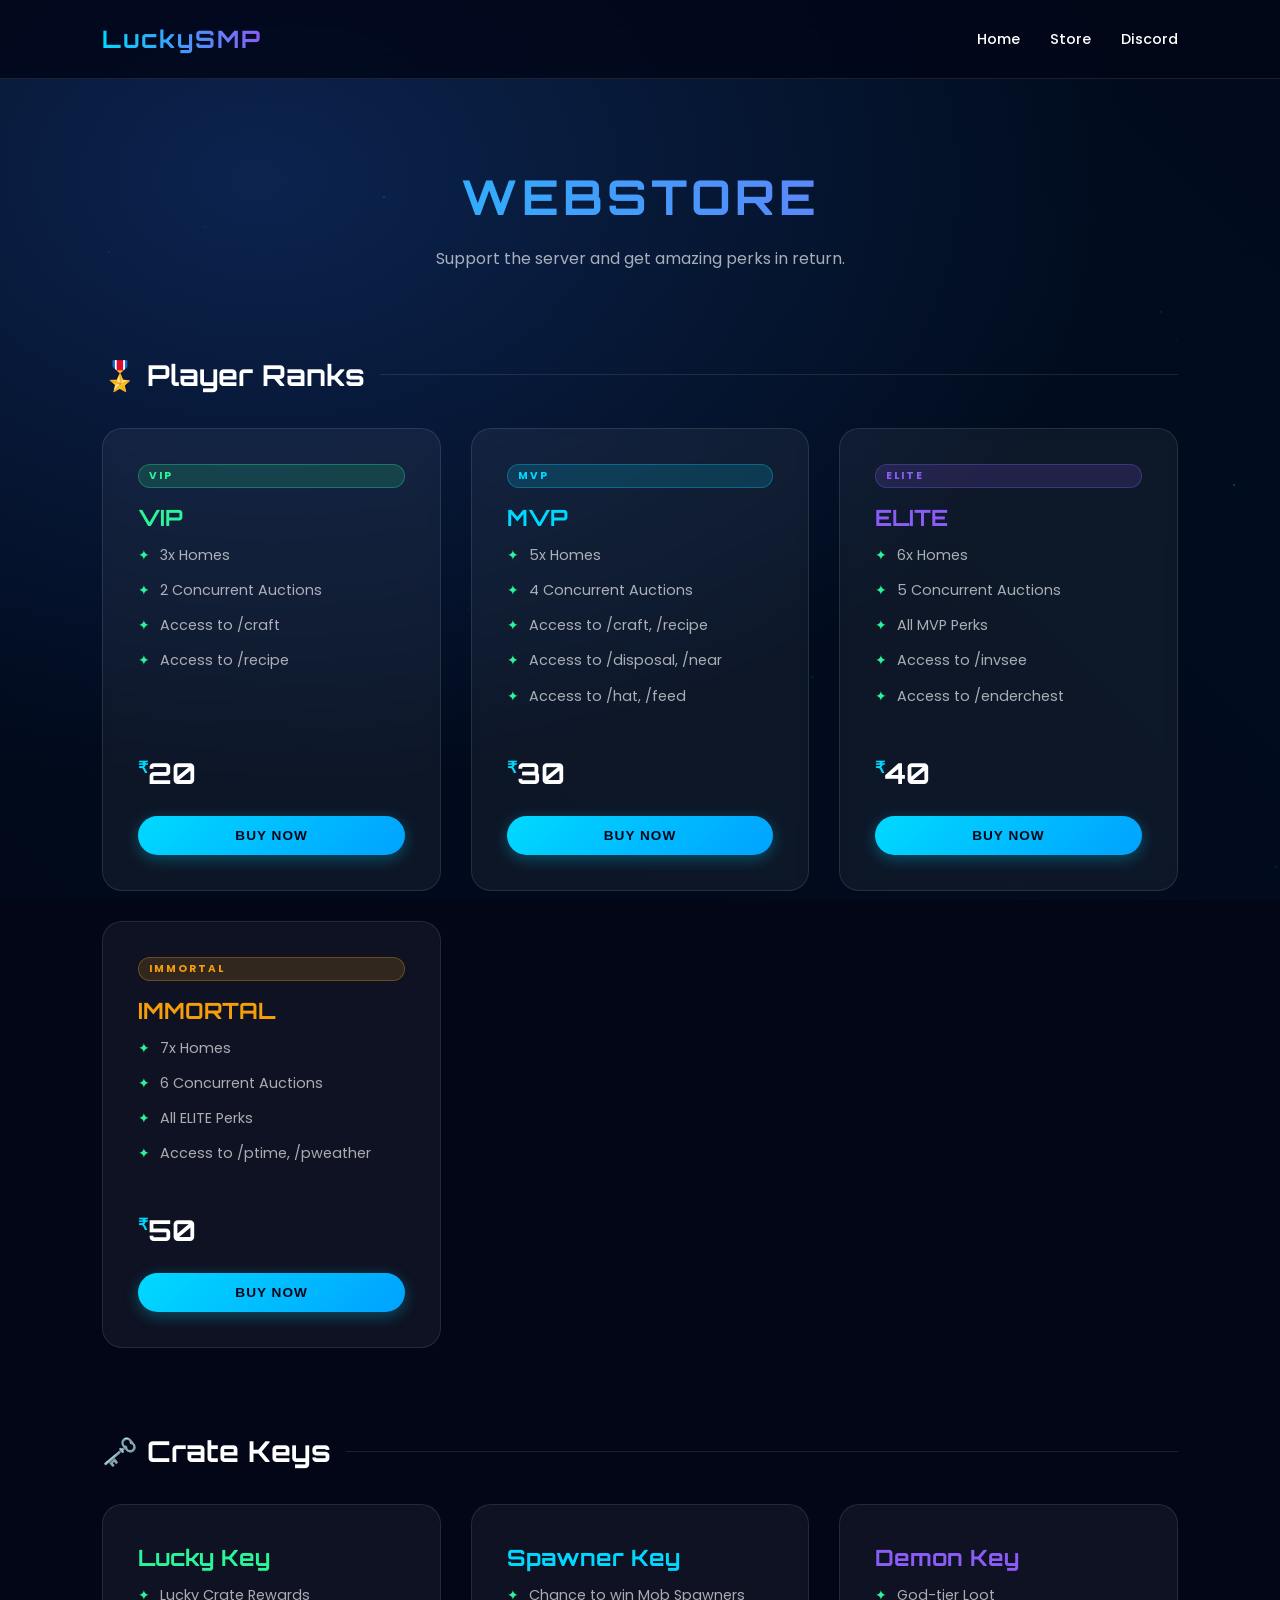
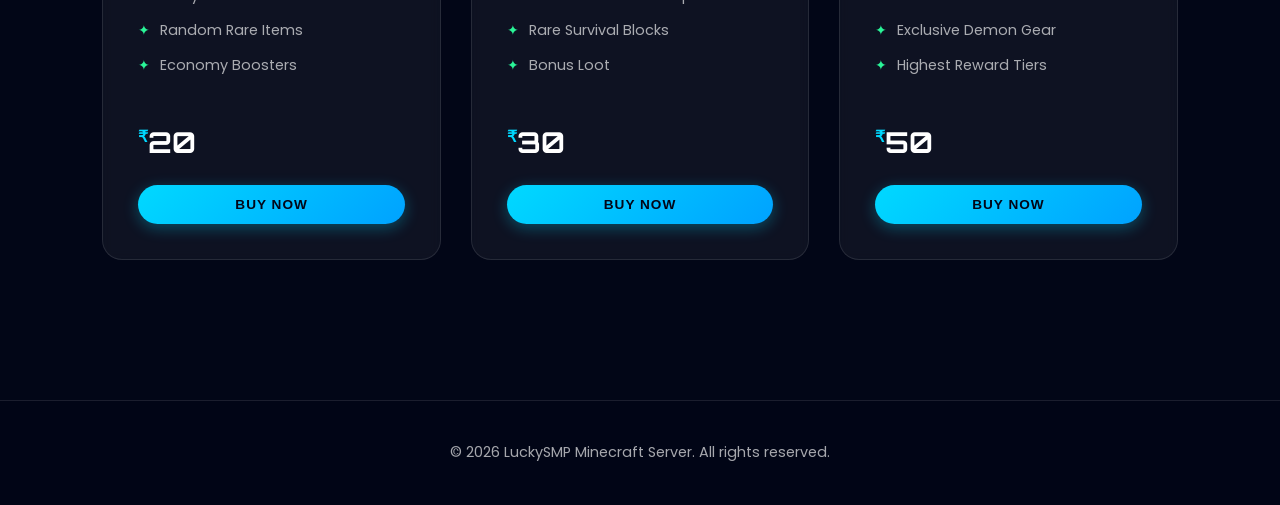
==== commit afe68d64: "Add scroll-reveal, rank badges, stats and UI polish Introduce scroll reveal animations and UI enhanc" ====
--- a/store.html
+++ b/store.html
@@ -15,10 +15,16 @@
         .page-header h2 {
             font-family: 'Orbitron', sans-serif;
             font-size: 3rem;
-            color: var(--primary);
+            background: linear-gradient(90deg, var(--primary), var(--secondary));
+            -webkit-background-clip: text;
+            -webkit-text-fill-color: transparent;
             margin-bottom: 10px;
             text-transform: uppercase;
             letter-spacing: 4px;
+        }
+
+        .page-header p {
+            color: var(--text-dim);
         }
 
         .category-section {
@@ -57,8 +63,7 @@
         .item-card h3 {
             font-family: 'Orbitron', sans-serif;
             font-size: 1.4rem;
-            margin-bottom: 20px;
-            color: var(--primary);
+            margin-bottom: 8px;
         }
 
         .perks-list {
@@ -79,6 +84,7 @@
         .perks-list li::before {
             content: '✦';
             color: var(--accent);
+            flex-shrink: 0;
         }
 
         .price-tag {
@@ -179,11 +185,12 @@
     </header>
 
     <section class="category-section">
-        <h2 class="category-title">Player Ranks</h2>
+        <h2 class="category-title">🎖️ Player Ranks</h2>
         <div class="store-grid">
             <!-- VIP -->
-            <div class="card item-card">
-                <h3>VIP</h3>
+            <div class="card item-card reveal">
+                <span class="rank-badge badge-vip">VIP</span>
+                <h3 class="rank-vip">VIP</h3>
                 <ul class="perks-list">
                     <li>3x Homes</li>
                     <li>2 Concurrent Auctions</li>
@@ -195,8 +202,9 @@
             </div>
 
             <!-- MVP -->
-            <div class="card item-card">
-                <h3>MVP</h3>
+            <div class="card item-card reveal" style="transition-delay:0.08s">
+                <span class="rank-badge badge-mvp">MVP</span>
+                <h3 class="rank-mvp">MVP</h3>
                 <ul class="perks-list">
                     <li>5x Homes</li>
                     <li>4 Concurrent Auctions</li>
@@ -209,8 +217,9 @@
             </div>
 
             <!-- ELITE -->
-            <div class="card item-card">
-                <h3>ELITE</h3>
+            <div class="card item-card reveal" style="transition-delay:0.16s">
+                <span class="rank-badge badge-elite">ELITE</span>
+                <h3 class="rank-elite">ELITE</h3>
                 <ul class="perks-list">
                     <li>6x Homes</li>
                     <li>5 Concurrent Auctions</li>
@@ -223,8 +232,9 @@
             </div>
 
             <!-- IMMORTAL -->
-            <div class="card item-card">
-                <h3>IMMORTAL</h3>
+            <div class="card item-card reveal" style="transition-delay:0.24s">
+                <span class="rank-badge badge-immortal">IMMORTAL</span>
+                <h3 class="rank-immortal">IMMORTAL</h3>
                 <ul class="perks-list">
                     <li>7x Homes</li>
                     <li>6 Concurrent Auctions</li>
@@ -238,10 +248,10 @@
     </section>
 
     <section class="category-section">
-        <h2 class="category-title">Crate Keys</h2>
+        <h2 class="category-title">🗝️ Crate Keys</h2>
         <div class="store-grid">
-            <div class="card item-card">
-                <h3>Lucky Key</h3>
+            <div class="card item-card reveal">
+                <h3 style="color: var(--accent);">Lucky Key</h3>
                 <ul class="perks-list">
                     <li>Lucky Crate Rewards</li>
                     <li>Random Rare Items</li>
@@ -251,8 +261,8 @@
                 <button class="btn" onclick="openPayment()">Buy Now</button>
             </div>
 
-            <div class="card item-card">
-                <h3>Spawner Key</h3>
+            <div class="card item-card reveal" style="transition-delay:0.1s">
+                <h3 style="color: var(--primary);">Spawner Key</h3>
                 <ul class="perks-list">
                     <li>Chance to win Mob Spawners</li>
                     <li>Rare Survival Blocks</li>
@@ -262,8 +272,8 @@
                 <button class="btn" onclick="openPayment()">Buy Now</button>
             </div>
 
-            <div class="card item-card">
-                <h3>Demon Key</h3>
+            <div class="card item-card reveal" style="transition-delay:0.2s">
+                <h3 style="color: var(--secondary);">Demon Key</h3>
                 <ul class="perks-list">
                     <li>God-tier Loot</li>
                     <li>Exclusive Demon Gear</li>
@@ -306,12 +316,9 @@
             setTimeout(() => modal.style.display = 'none', 300);
         }
 
-        // Close on outside click
         window.onclick = function(event) {
             const modal = document.getElementById('paymentModal');
-            if (event.target == modal) {
-                closePayment();
-            }
+            if (event.target == modal) closePayment();
         }
     </script>
 </body>
--- a/style.css
+++ b/style.css
@@ -6,7 +6,11 @@
     --bg-card: rgba(255, 255, 255, 0.05);
     --border: rgba(255, 255, 255, 0.1);
     --text-main: #ffffff;
-    --text-dim: rgba(255, 255, 255, 0.7);
+    --text-dim: rgba(255, 255, 255, 0.65);
+    --vip: #2af598;
+    --mvp: #00d9ff;
+    --elite: #8b5cf6;
+    --immortal: #f59e0b;
 }
 
 * {
@@ -31,7 +35,8 @@
     left: 0;
     width: 100%;
     height: 100%;
-    background: radial-gradient(circle at 50% 50%, #0a1f55 0%, #020617 100%);
+    background: radial-gradient(ellipse at 20% 20%, #0d1f4a 0%, #020617 60%),
+                radial-gradient(ellipse at 80% 80%, #1a0a3a 0%, transparent 60%);
     z-index: -2;
 }
 
@@ -153,12 +158,44 @@
     border-radius: 20px;
     backdrop-filter: blur(5px);
     transition: all 0.4s ease;
+    position: relative;
+    overflow: hidden;
+}
+
+.card::before {
+    content: '';
+    position: absolute;
+    inset: 0;
+    border-radius: 20px;
+    padding: 1px;
+    background: linear-gradient(135deg, transparent, rgba(0, 217, 255, 0.15), transparent);
+    -webkit-mask: linear-gradient(#fff 0 0) content-box, linear-gradient(#fff 0 0);
+    -webkit-mask-composite: xor;
+    mask-composite: exclude;
+    opacity: 0;
+    transition: opacity 0.4s ease;
+}
+
+.card:hover::before {
+    opacity: 1;
 }
 
 .card:hover {
-    border-color: var(--primary);
-    transform: translateY(-10px);
-    box-shadow: 0 10px 30px rgba(0, 217, 255, 0.1);
+    border-color: rgba(0, 217, 255, 0.4);
+    transform: translateY(-8px);
+    box-shadow: 0 20px 40px rgba(0, 217, 255, 0.12), 0 0 0 1px rgba(0, 217, 255, 0.1);
+}
+
+/* Scroll reveal */
+.reveal {
+    opacity: 0;
+    transform: translateY(30px);
+    transition: opacity 0.6s ease, transform 0.6s ease;
+}
+
+.reveal.visible {
+    opacity: 1;
+    transform: translateY(0);
 }
 
 /* Footer */
@@ -172,6 +209,63 @@
     font-size: 0.9rem;
 }
 
+/* Rank badge colors */
+.rank-vip { color: var(--vip) !important; }
+.rank-mvp { color: var(--mvp) !important; }
+.rank-elite { color: var(--elite) !important; }
+.rank-immortal { color: var(--immortal) !important; }
+
+.rank-badge {
+    display: inline-block;
+    font-size: 0.65rem;
+    font-weight: 700;
+    letter-spacing: 2px;
+    padding: 3px 10px;
+    border-radius: 100px;
+    margin-bottom: 12px;
+    text-transform: uppercase;
+}
+
+.badge-vip    { background: rgba(42, 245, 152, 0.15); color: var(--vip); border: 1px solid rgba(42, 245, 152, 0.3); }
+.badge-mvp    { background: rgba(0, 217, 255, 0.15);  color: var(--mvp); border: 1px solid rgba(0, 217, 255, 0.3); }
+.badge-elite  { background: rgba(139, 92, 246, 0.15); color: var(--elite); border: 1px solid rgba(139, 92, 246, 0.3); }
+.badge-immortal { background: rgba(245, 158, 11, 0.15); color: var(--immortal); border: 1px solid rgba(245, 158, 11, 0.3); }
+
+/* Stats bar */
+.stats-bar {
+    display: flex;
+    gap: 40px;
+    justify-content: center;
+    flex-wrap: wrap;
+    margin-top: 50px;
+    padding: 30px 40px;
+    background: var(--bg-card);
+    border: 1px solid var(--border);
+    border-radius: 20px;
+    backdrop-filter: blur(10px);
+}
+
+.stat-item {
+    text-align: center;
+}
+
+.stat-item .stat-num {
+    font-family: 'Orbitron', sans-serif;
+    font-size: 2rem;
+    font-weight: 700;
+    background: linear-gradient(90deg, var(--primary), var(--accent));
+    -webkit-background-clip: text;
+    -webkit-text-fill-color: transparent;
+}
+
+.stat-item .stat-label {
+    font-size: 0.8rem;
+    color: var(--text-dim);
+    text-transform: uppercase;
+    letter-spacing: 1px;
+    margin-top: 4px;
+}
+
 /* Responsive */
 @media (max-width: 768px) {
     nav {
@@ -180,4 +274,8 @@
     .nav-links {
         gap: 15px;
     }
-}
+    .stats-bar {
+        gap: 25px;
+        padding: 20px;
+    }
+}
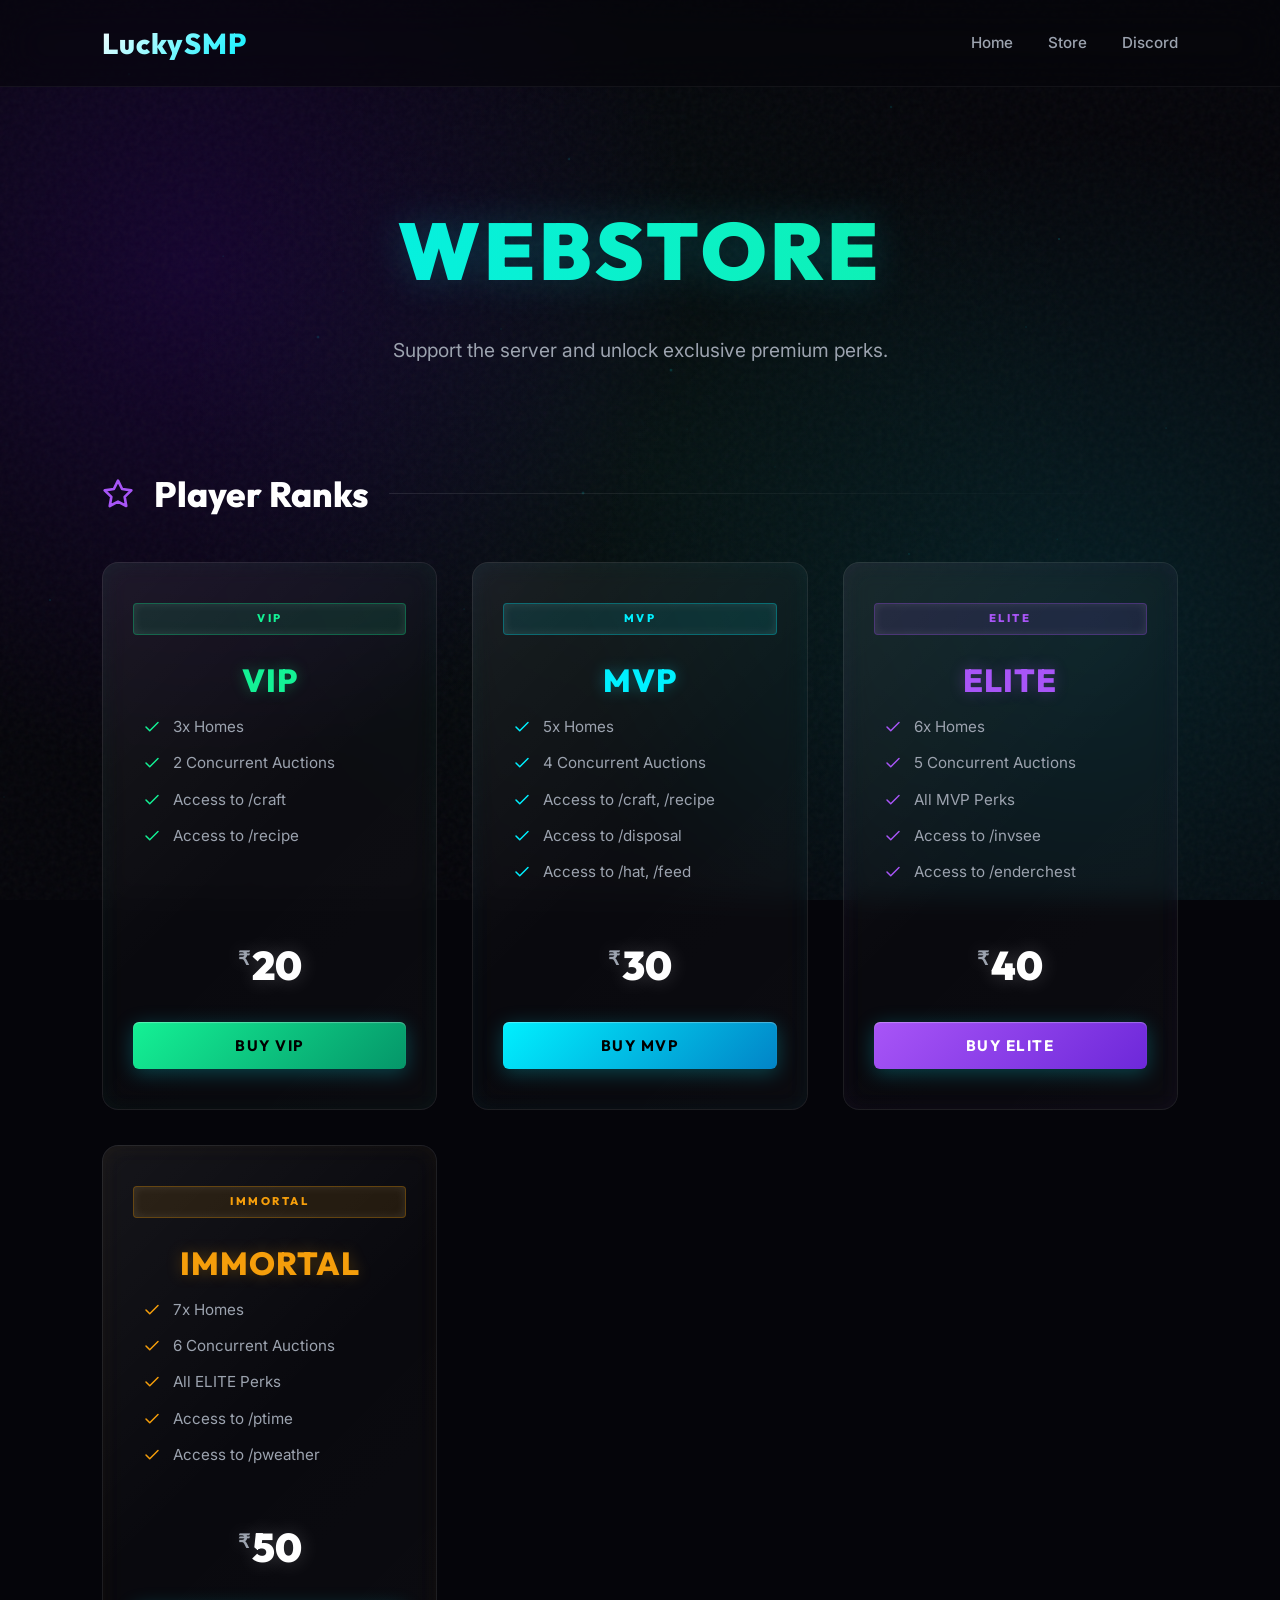
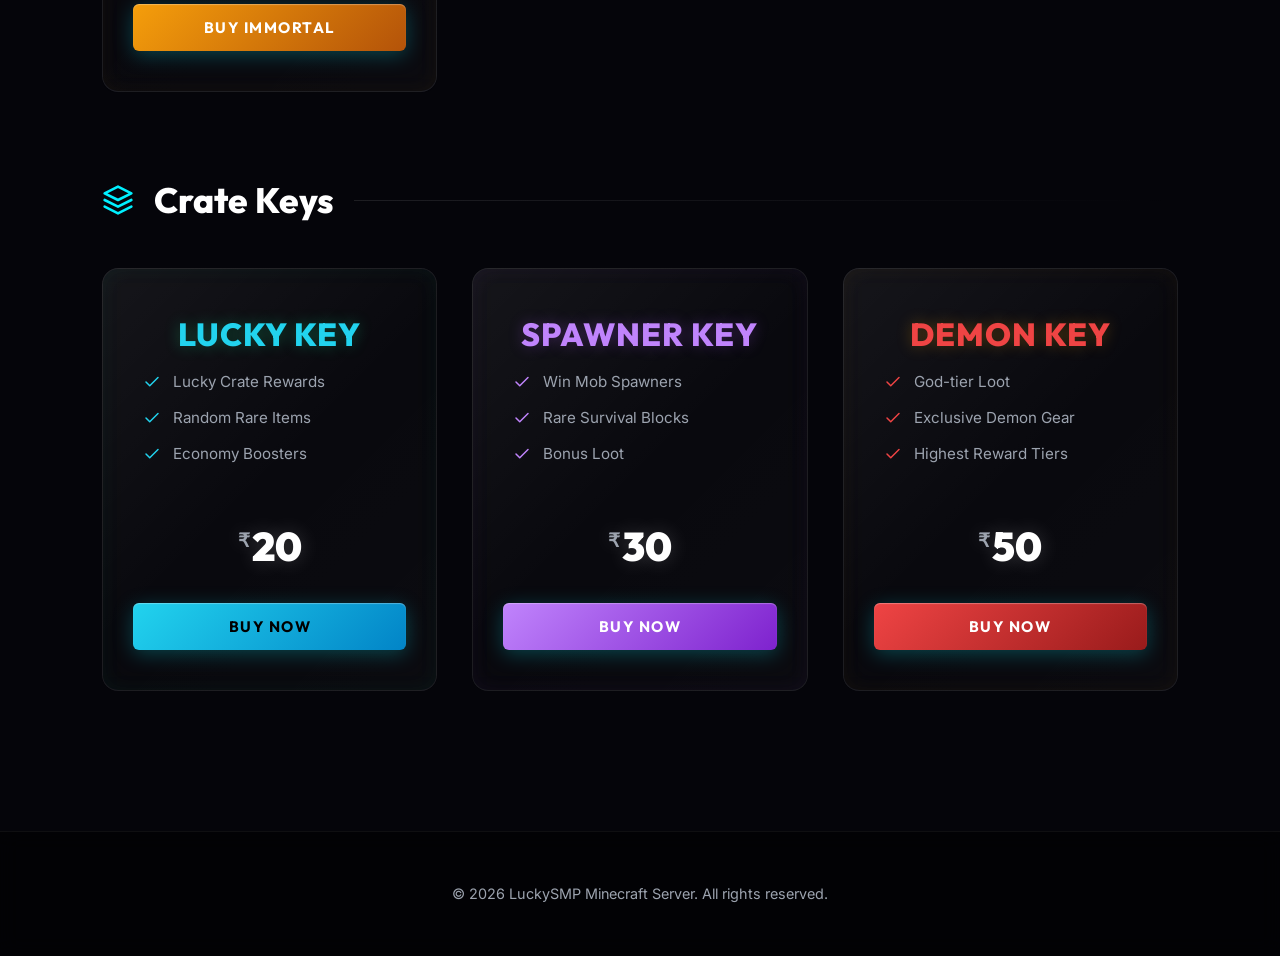
==== commit 9996974e: "Revamp UI: modernize styles, animations, and store Overhaul the frontend look and feel: swap fonts t" ====
--- a/store.html
+++ b/store.html
@@ -3,103 +3,147 @@
 <head>
     <meta charset="UTF-8">
     <meta name="viewport" content="width=device-width, initial-scale=1.0">
-    <title>Store | LuckySMP</title>
-    <link href="https://fonts.googleapis.com/css2?family=Orbitron:wght@400;700&family=Poppins:wght@300;500;700&display=swap" rel="stylesheet">
+    <title>Store | LuckySMP Premium Ranks</title>
+    <!-- Fonts imported in style.css -->
     <link rel="stylesheet" href="style.css">
     <style>
         .page-header {
             text-align: center;
-            padding: 80px 20px 40px;
+            padding: 100px 20px 60px;
+            position: relative;
         }
 
         .page-header h2 {
-            font-family: 'Orbitron', sans-serif;
-            font-size: 3rem;
-            background: linear-gradient(90deg, var(--primary), var(--secondary));
+            font-size: clamp(3rem, 8vw, 5rem);
+            font-weight: 900;
+            background: linear-gradient(to right, #00f0ff, #14f195, #a855f7, #00f0ff);
+            background-size: 300% auto;
+            animation: text-shine 6s linear infinite;
             -webkit-background-clip: text;
+            background-clip: text;
             -webkit-text-fill-color: transparent;
-            margin-bottom: 10px;
+            margin-bottom: 20px;
             text-transform: uppercase;
             letter-spacing: 4px;
+            filter: drop-shadow(0 0 20px rgba(0, 240, 255, 0.2));
         }
 
         .page-header p {
             color: var(--text-dim);
+            font-size: 1.2rem;
+            max-width: 600px;
+            margin: 0 auto;
         }
 
         .category-section {
             padding: 40px 8%;
+            position: relative;
+            z-index: 10;
         }
 
         .category-title {
-            font-family: 'Orbitron', sans-serif;
-            font-size: 1.8rem;
-            margin-bottom: 30px;
+            font-size: 2.2rem;
+            font-weight: 800;
+            margin-bottom: 40px;
             display: flex;
             align-items: center;
-            gap: 15px;
+            gap: 20px;
+            color: #fff;
         }
 
         .category-title::after {
             content: '';
             flex: 1;
             height: 1px;
-            background: var(--border);
+            background: linear-gradient(90deg, rgba(255,255,255,0.1), transparent);
         }
 
         .store-grid {
             display: grid;
             grid-template-columns: repeat(auto-fill, minmax(280px, 1fr));
-            gap: 30px;
+            gap: 35px;
         }
 
         .item-card {
             display: flex;
             flex-direction: column;
-            padding: 35px;
+            padding: 40px 30px;
             height: 100%;
+            text-align: center;
         }
 
         .item-card h3 {
-            font-family: 'Orbitron', sans-serif;
-            font-size: 1.4rem;
-            margin-bottom: 8px;
+            font-family: 'Outfit', sans-serif;
+            font-size: 2rem;
+            font-weight: 800;
+            margin-bottom: 10px;
+            letter-spacing: 1px;
+            text-transform: uppercase;
         }
 
         .perks-list {
             list-style: none;
-            margin-bottom: 30px;
+            margin-bottom: 35px;
             flex: 1;
+            text-align: left;
+            padding: 0 10px;
         }
 
         .perks-list li {
-            margin-bottom: 12px;
-            font-size: 0.9rem;
+            margin-bottom: 15px;
+            font-size: 0.95rem;
             color: var(--text-dim);
             display: flex;
             align-items: flex-start;
-            gap: 10px;
-        }
-
-        .perks-list li::before {
-            content: '✦';
-            color: var(--accent);
+            gap: 12px;
+            line-height: 1.4;
+        }
+
+        .perks-list li svg {
+            width: 18px;
+            height: 18px;
+            stroke: var(--primary);
             flex-shrink: 0;
+            margin-top: 2px;
         }
 
         .price-tag {
-            font-size: 1.8rem;
-            font-weight: 700;
+            font-size: 2.5rem;
+            font-weight: 900;
             color: #fff;
-            margin-bottom: 20px;
-            font-family: 'Orbitron', sans-serif;
+            margin-bottom: 25px;
+            font-family: 'Outfit', sans-serif;
+            text-shadow: 0 0 20px rgba(255, 255, 255, 0.2);
         }
 
         .price-tag span {
-            font-size: 1rem;
-            color: var(--primary);
+            font-size: 1.2rem;
+            color: var(--text-dim);
             vertical-align: super;
-        }
+            font-weight: 600;
+            margin-right: 2px;
+        }
+
+        /* Specific Rank Glows */
+        .card-vip { --primary: var(--vip); box-shadow: inset 0 0 20px rgba(20, 241, 149, 0.05); }
+        .card-mvp { --primary: var(--mvp); box-shadow: inset 0 0 20px rgba(0, 240, 255, 0.05); }
+        .card-elite { --primary: var(--elite); box-shadow: inset 0 0 20px rgba(168, 85, 247, 0.05); }
+        .card-immortal { --primary: var(--immortal); box-shadow: inset 0 0 20px rgba(245, 158, 11, 0.05); }
+
+        .card-vip:hover { border-color: rgba(20, 241, 149, 0.3); box-shadow: 0 20px 40px rgba(20, 241, 149, 0.15), inset 0 0 30px rgba(20, 241, 149, 0.1); }
+        .card-mvp:hover { border-color: rgba(0, 240, 255, 0.3); box-shadow: 0 20px 40px rgba(0, 240, 255, 0.15), inset 0 0 30px rgba(0, 240, 255, 0.1); }
+        .card-elite:hover { border-color: rgba(168, 85, 247, 0.3); box-shadow: 0 20px 40px rgba(168, 85, 247, 0.15), inset 0 0 30px rgba(168, 85, 247, 0.1); }
+        .card-immortal:hover { border-color: rgba(245, 158, 11, 0.3); box-shadow: 0 20px 40px rgba(245, 158, 11, 0.15), inset 0 0 30px rgba(245, 158, 11, 0.1); }
+
+        .card-vip h3 { color: var(--vip); text-shadow: 0 0 15px rgba(20, 241, 149, 0.3); }
+        .card-mvp h3 { color: var(--mvp); text-shadow: 0 0 15px rgba(0, 240, 255, 0.3); }
+        .card-elite h3 { color: var(--elite); text-shadow: 0 0 15px rgba(168, 85, 247, 0.3); }
+        .card-immortal h3 { color: var(--immortal); text-shadow: 0 0 15px rgba(245, 158, 11, 0.3); }
+        
+        .card-vip .btn { background: linear-gradient(135deg, var(--vip), #059669); }
+        .card-mvp .btn { background: linear-gradient(135deg, var(--mvp), #0284c7); }
+        .card-elite .btn { background: linear-gradient(135deg, var(--elite), #6d28d9); color: #fff; }
+        .card-immortal .btn { background: linear-gradient(135deg, var(--immortal), #b45309); color: #fff; }
 
         /* QR Popup */
         .modal {
@@ -157,7 +201,7 @@
         }
 
         .modal h2 {
-            font-family: 'Orbitron', sans-serif;
+            font-family: 'Outfit', sans-serif;
             margin-bottom: 10px;
         }
 
@@ -181,106 +225,113 @@
 
     <header class="page-header">
         <h2>Webstore</h2>
-        <p>Support the server and get amazing perks in return.</p>
+        <p>Support the server and unlock exclusive premium perks.</p>
     </header>
 
     <section class="category-section">
-        <h2 class="category-title">🎖️ Player Ranks</h2>
+        <h2 class="category-title">
+            <svg xmlns="http://www.w3.org/2000/svg" width="32" height="32" viewBox="0 0 24 24" fill="none" stroke="currentColor" stroke-width="2" stroke-linecap="round" stroke-linejoin="round" style="stroke: #a855f7;"><polygon points="12 2 15.09 8.26 22 9.27 17 14.14 18.18 21.02 12 17.77 5.82 21.02 7 14.14 2 9.27 8.91 8.26 12 2"></polygon></svg>
+            Player Ranks
+        </h2>
         <div class="store-grid">
             <!-- VIP -->
-            <div class="card item-card reveal">
+            <div class="card item-card card-vip reveal">
                 <span class="rank-badge badge-vip">VIP</span>
                 <h3 class="rank-vip">VIP</h3>
                 <ul class="perks-list">
-                    <li>3x Homes</li>
-                    <li>2 Concurrent Auctions</li>
-                    <li>Access to /craft</li>
-                    <li>Access to /recipe</li>
+                    <li><svg viewBox="0 0 24 24" fill="none" stroke="currentColor" stroke-linecap="round" stroke-linejoin="round" stroke-width="2"><polyline points="20 6 9 17 4 12"></polyline></svg> 3x Homes</li>
+                    <li><svg viewBox="0 0 24 24" fill="none" stroke="currentColor" stroke-linecap="round" stroke-linejoin="round" stroke-width="2"><polyline points="20 6 9 17 4 12"></polyline></svg> 2 Concurrent Auctions</li>
+                    <li><svg viewBox="0 0 24 24" fill="none" stroke="currentColor" stroke-linecap="round" stroke-linejoin="round" stroke-width="2"><polyline points="20 6 9 17 4 12"></polyline></svg> Access to /craft</li>
+                    <li><svg viewBox="0 0 24 24" fill="none" stroke="currentColor" stroke-linecap="round" stroke-linejoin="round" stroke-width="2"><polyline points="20 6 9 17 4 12"></polyline></svg> Access to /recipe</li>
                 </ul>
                 <div class="price-tag"><span>₹</span>20</div>
-                <button class="btn" onclick="openPayment()">Buy Now</button>
+                <button class="btn" onclick="openPayment()">Buy VIP</button>
             </div>
 
             <!-- MVP -->
-            <div class="card item-card reveal" style="transition-delay:0.08s">
+            <div class="card item-card card-mvp reveal" style="transition-delay:0.1s">
                 <span class="rank-badge badge-mvp">MVP</span>
                 <h3 class="rank-mvp">MVP</h3>
                 <ul class="perks-list">
-                    <li>5x Homes</li>
-                    <li>4 Concurrent Auctions</li>
-                    <li>Access to /craft, /recipe</li>
-                    <li>Access to /disposal, /near</li>
-                    <li>Access to /hat, /feed</li>
+                    <li><svg viewBox="0 0 24 24" fill="none" stroke="currentColor" stroke-linecap="round" stroke-linejoin="round" stroke-width="2"><polyline points="20 6 9 17 4 12"></polyline></svg> 5x Homes</li>
+                    <li><svg viewBox="0 0 24 24" fill="none" stroke="currentColor" stroke-linecap="round" stroke-linejoin="round" stroke-width="2"><polyline points="20 6 9 17 4 12"></polyline></svg> 4 Concurrent Auctions</li>
+                    <li><svg viewBox="0 0 24 24" fill="none" stroke="currentColor" stroke-linecap="round" stroke-linejoin="round" stroke-width="2"><polyline points="20 6 9 17 4 12"></polyline></svg> Access to /craft, /recipe</li>
+                    <li><svg viewBox="0 0 24 24" fill="none" stroke="currentColor" stroke-linecap="round" stroke-linejoin="round" stroke-width="2"><polyline points="20 6 9 17 4 12"></polyline></svg> Access to /disposal</li>
+                    <li><svg viewBox="0 0 24 24" fill="none" stroke="currentColor" stroke-linecap="round" stroke-linejoin="round" stroke-width="2"><polyline points="20 6 9 17 4 12"></polyline></svg> Access to /hat, /feed</li>
                 </ul>
                 <div class="price-tag"><span>₹</span>30</div>
-                <button class="btn" onclick="openPayment()">Buy Now</button>
+                <button class="btn" onclick="openPayment()">Buy MVP</button>
             </div>
 
             <!-- ELITE -->
-            <div class="card item-card reveal" style="transition-delay:0.16s">
+            <div class="card item-card card-elite reveal" style="transition-delay:0.2s">
                 <span class="rank-badge badge-elite">ELITE</span>
                 <h3 class="rank-elite">ELITE</h3>
                 <ul class="perks-list">
-                    <li>6x Homes</li>
-                    <li>5 Concurrent Auctions</li>
-                    <li>All MVP Perks</li>
-                    <li>Access to /invsee</li>
-                    <li>Access to /enderchest</li>
+                    <li><svg viewBox="0 0 24 24" fill="none" stroke="currentColor" stroke-linecap="round" stroke-linejoin="round" stroke-width="2"><polyline points="20 6 9 17 4 12"></polyline></svg> 6x Homes</li>
+                    <li><svg viewBox="0 0 24 24" fill="none" stroke="currentColor" stroke-linecap="round" stroke-linejoin="round" stroke-width="2"><polyline points="20 6 9 17 4 12"></polyline></svg> 5 Concurrent Auctions</li>
+                    <li><svg viewBox="0 0 24 24" fill="none" stroke="currentColor" stroke-linecap="round" stroke-linejoin="round" stroke-width="2"><polyline points="20 6 9 17 4 12"></polyline></svg> All MVP Perks</li>
+                    <li><svg viewBox="0 0 24 24" fill="none" stroke="currentColor" stroke-linecap="round" stroke-linejoin="round" stroke-width="2"><polyline points="20 6 9 17 4 12"></polyline></svg> Access to /invsee</li>
+                    <li><svg viewBox="0 0 24 24" fill="none" stroke="currentColor" stroke-linecap="round" stroke-linejoin="round" stroke-width="2"><polyline points="20 6 9 17 4 12"></polyline></svg> Access to /enderchest</li>
                 </ul>
                 <div class="price-tag"><span>₹</span>40</div>
-                <button class="btn" onclick="openPayment()">Buy Now</button>
+                <button class="btn" onclick="openPayment()">Buy Elite</button>
             </div>
 
             <!-- IMMORTAL -->
-            <div class="card item-card reveal" style="transition-delay:0.24s">
+            <div class="card item-card card-immortal reveal" style="transition-delay:0.3s">
                 <span class="rank-badge badge-immortal">IMMORTAL</span>
                 <h3 class="rank-immortal">IMMORTAL</h3>
                 <ul class="perks-list">
-                    <li>7x Homes</li>
-                    <li>6 Concurrent Auctions</li>
-                    <li>All ELITE Perks</li>
-                    <li>Access to /ptime, /pweather</li>
+                    <li><svg viewBox="0 0 24 24" fill="none" stroke="currentColor" stroke-linecap="round" stroke-linejoin="round" stroke-width="2"><polyline points="20 6 9 17 4 12"></polyline></svg> 7x Homes</li>
+                    <li><svg viewBox="0 0 24 24" fill="none" stroke="currentColor" stroke-linecap="round" stroke-linejoin="round" stroke-width="2"><polyline points="20 6 9 17 4 12"></polyline></svg> 6 Concurrent Auctions</li>
+                    <li><svg viewBox="0 0 24 24" fill="none" stroke="currentColor" stroke-linecap="round" stroke-linejoin="round" stroke-width="2"><polyline points="20 6 9 17 4 12"></polyline></svg> All ELITE Perks</li>
+                    <li><svg viewBox="0 0 24 24" fill="none" stroke="currentColor" stroke-linecap="round" stroke-linejoin="round" stroke-width="2"><polyline points="20 6 9 17 4 12"></polyline></svg> Access to /ptime</li>
+                    <li><svg viewBox="0 0 24 24" fill="none" stroke="currentColor" stroke-linecap="round" stroke-linejoin="round" stroke-width="2"><polyline points="20 6 9 17 4 12"></polyline></svg> Access to /pweather</li>
                 </ul>
                 <div class="price-tag"><span>₹</span>50</div>
-                <button class="btn" onclick="openPayment()">Buy Now</button>
+                <button class="btn" onclick="openPayment()">Buy Immortal</button>
             </div>
         </div>
     </section>
 
     <section class="category-section">
-        <h2 class="category-title">🗝️ Crate Keys</h2>
+        <h2 class="category-title">
+            <svg xmlns="http://www.w3.org/2000/svg" width="32" height="32" viewBox="0 0 24 24" fill="none" stroke="currentColor" stroke-width="2" stroke-linecap="round" stroke-linejoin="round" style="stroke: #00f0ff;"><polygon points="12 2 2 7 12 12 22 7 12 2"></polygon><polyline points="2 17 12 22 22 17"></polyline><polyline points="2 12 12 17 22 12"></polyline></svg>
+            Crate Keys
+        </h2>
         <div class="store-grid">
-            <div class="card item-card reveal">
-                <h3 style="color: var(--accent);">Lucky Key</h3>
-                <ul class="perks-list">
-                    <li>Lucky Crate Rewards</li>
-                    <li>Random Rare Items</li>
-                    <li>Economy Boosters</li>
+            <div class="card item-card card-vip reveal" style="--primary: #22d3ee;">
+                <h3 style="color: #22d3ee;">Lucky Key</h3>
+                <ul class="perks-list">
+                    <li><svg viewBox="0 0 24 24" fill="none" stroke="currentColor" stroke-linecap="round" stroke-linejoin="round" stroke-width="2"><polyline points="20 6 9 17 4 12"></polyline></svg> Lucky Crate Rewards</li>
+                    <li><svg viewBox="0 0 24 24" fill="none" stroke="currentColor" stroke-linecap="round" stroke-linejoin="round" stroke-width="2"><polyline points="20 6 9 17 4 12"></polyline></svg> Random Rare Items</li>
+                    <li><svg viewBox="0 0 24 24" fill="none" stroke="currentColor" stroke-linecap="round" stroke-linejoin="round" stroke-width="2"><polyline points="20 6 9 17 4 12"></polyline></svg> Economy Boosters</li>
                 </ul>
                 <div class="price-tag"><span>₹</span>20</div>
-                <button class="btn" onclick="openPayment()">Buy Now</button>
-            </div>
-
-            <div class="card item-card reveal" style="transition-delay:0.1s">
-                <h3 style="color: var(--primary);">Spawner Key</h3>
-                <ul class="perks-list">
-                    <li>Chance to win Mob Spawners</li>
-                    <li>Rare Survival Blocks</li>
-                    <li>Bonus Loot</li>
+                <button class="btn" onclick="openPayment()" style="background: linear-gradient(135deg, #22d3ee, #0284c7);">Buy Now</button>
+            </div>
+
+            <div class="card item-card card-elite reveal" style="transition-delay:0.1s; --primary: #c084fc;">
+                <h3 style="color: #c084fc;">Spawner Key</h3>
+                <ul class="perks-list">
+                    <li><svg viewBox="0 0 24 24" fill="none" stroke="currentColor" stroke-linecap="round" stroke-linejoin="round" stroke-width="2"><polyline points="20 6 9 17 4 12"></polyline></svg> Win Mob Spawners</li>
+                    <li><svg viewBox="0 0 24 24" fill="none" stroke="currentColor" stroke-linecap="round" stroke-linejoin="round" stroke-width="2"><polyline points="20 6 9 17 4 12"></polyline></svg> Rare Survival Blocks</li>
+                    <li><svg viewBox="0 0 24 24" fill="none" stroke="currentColor" stroke-linecap="round" stroke-linejoin="round" stroke-width="2"><polyline points="20 6 9 17 4 12"></polyline></svg> Bonus Loot</li>
                 </ul>
                 <div class="price-tag"><span>₹</span>30</div>
-                <button class="btn" onclick="openPayment()">Buy Now</button>
-            </div>
-
-            <div class="card item-card reveal" style="transition-delay:0.2s">
-                <h3 style="color: var(--secondary);">Demon Key</h3>
-                <ul class="perks-list">
-                    <li>God-tier Loot</li>
-                    <li>Exclusive Demon Gear</li>
-                    <li>Highest Reward Tiers</li>
+                <button class="btn" onclick="openPayment()" style="background: linear-gradient(135deg, #c084fc, #7e22ce); color: #fff;">Buy Now</button>
+            </div>
+
+            <div class="card item-card card-immortal reveal" style="transition-delay:0.2s; --primary: #ef4444;">
+                <h3 style="color: #ef4444;">Demon Key</h3>
+                <ul class="perks-list">
+                    <li><svg viewBox="0 0 24 24" fill="none" stroke="currentColor" stroke-linecap="round" stroke-linejoin="round" stroke-width="2"><polyline points="20 6 9 17 4 12"></polyline></svg> God-tier Loot</li>
+                    <li><svg viewBox="0 0 24 24" fill="none" stroke="currentColor" stroke-linecap="round" stroke-linejoin="round" stroke-width="2"><polyline points="20 6 9 17 4 12"></polyline></svg> Exclusive Demon Gear</li>
+                    <li><svg viewBox="0 0 24 24" fill="none" stroke="currentColor" stroke-linecap="round" stroke-linejoin="round" stroke-width="2"><polyline points="20 6 9 17 4 12"></polyline></svg> Highest Reward Tiers</li>
                 </ul>
                 <div class="price-tag"><span>₹</span>50</div>
-                <button class="btn" onclick="openPayment()">Buy Now</button>
+                <button class="btn" onclick="openPayment()" style="background: linear-gradient(135deg, #ef4444, #991b1b); color: #fff;">Buy Now</button>
             </div>
         </div>
     </section>
--- a/style.css
+++ b/style.css
@@ -1,43 +1,62 @@
+@import url('https://fonts.googleapis.com/css2?family=Inter:wght@300;400;500;600&family=Outfit:wght@400;600;700;800;900&display=swap');
+
 :root {
-    --primary: #00d9ff;
-    --secondary: #8b5cf6;
-    --accent: #2af598;
-    --bg-dark: #020617;
-    --bg-card: rgba(255, 255, 255, 0.05);
-    --border: rgba(255, 255, 255, 0.1);
+    --primary: #00f0ff;
+    --secondary: #7000ff;
+    --accent: #14f195;
+    --bg-dark: #05050a;
+    --bg-card: rgba(255, 255, 255, 0.02);
+    --border: rgba(255, 255, 255, 0.08);
     --text-main: #ffffff;
-    --text-dim: rgba(255, 255, 255, 0.65);
-    --vip: #2af598;
-    --mvp: #00d9ff;
-    --elite: #8b5cf6;
+    --text-dim: #9ca3af;
+    --vip: #14f195;
+    --mvp: #00f0ff;
+    --elite: #a855f7;
     --immortal: #f59e0b;
+    --glow-spread: 0 0 30px rgba(0, 240, 255, 0.15);
 }
 
 * {
     margin: 0;
     padding: 0;
     box-sizing: border-box;
+    scroll-behavior: smooth;
 }
 
 body {
-    font-family: 'Poppins', sans-serif;
+    font-family: 'Inter', sans-serif;
     background: var(--bg-dark);
     color: var(--text-main);
     overflow-x: hidden;
     line-height: 1.6;
-}
-
-/* Animated Background */
+    -webkit-font-smoothing: antialiased;
+}
+
+/* Typography Overrides */
+h1, h2, h3, h4, .orbitron-text {
+    font-family: 'Outfit', sans-serif !important;
+}
+
+/* Animated Background Mesh */
 body::before {
     content: "";
     position: fixed;
     top: 0;
     left: 0;
-    width: 100%;
-    height: 100%;
-    background: radial-gradient(ellipse at 20% 20%, #0d1f4a 0%, #020617 60%),
-                radial-gradient(ellipse at 80% 80%, #1a0a3a 0%, transparent 60%);
+    width: 100vw;
+    height: 100vh;
+    background: 
+        radial-gradient(circle at 15% 30%, rgba(112, 0, 255, 0.15) 0%, transparent 40%),
+        radial-gradient(circle at 85% 70%, rgba(0, 240, 255, 0.1) 0%, transparent 40%),
+        radial-gradient(circle at 50% 50%, rgba(20, 241, 149, 0.05) 0%, transparent 60%);
+    background-color: var(--bg-dark);
     z-index: -2;
+    animation: mesh-pulse 10s ease-in-out infinite alternate;
+}
+
+@keyframes mesh-pulse {
+    0% { transform: scale(1); }
+    100% { transform: scale(1.1); }
 }
 
 .bg-glow {
@@ -46,16 +65,10 @@
     left: 0;
     width: 100%;
     height: 100%;
-    background: linear-gradient(45deg, transparent, rgba(0, 217, 255, 0.03), transparent);
-    background-size: 400% 400%;
-    animation: bgmove 15s infinite ease-in-out;
+    background-image: url("data:image/svg+xml,%3Csvg viewBox='0 0 200 200' xmlns='http://www.w3.org/2000/svg'%3E%3Cfilter id='noiseFilter'%3E%3CfeTurbulence type='fractalNoise' baseFrequency='0.85' numOctaves='3' stitchTiles='stitch'/%3E%3C/filter%3E%3Crect width='100%25' height='100%25' filter='url(%23noiseFilter)'/%3E%3C/svg%3E");
+    opacity: 0.04;
     z-index: -1;
-}
-
-@keyframes bgmove {
-    0% { background-position: 0% 50%; }
-    50% { background-position: 100% 50%; }
-    100% { background-position: 0% 50%; }
+    pointer-events: none;
 }
 
 /* Particles */
@@ -67,7 +80,8 @@
     border-radius: 50%;
     pointer-events: none;
     z-index: -1;
-    opacity: 0.3;
+    opacity: 0.5;
+    box-shadow: 0 0 10px var(--primary);
 }
 
 /* Navbar */
@@ -76,34 +90,35 @@
     justify-content: space-between;
     align-items: center;
     padding: 20px 8%;
-    background: rgba(2, 6, 23, 0.8);
-    backdrop-filter: blur(12px);
-    -webkit-backdrop-filter: blur(12px);
-    border-bottom: 1px solid var(--border);
+    background: rgba(5, 5, 10, 0.6);
+    backdrop-filter: blur(20px);
+    -webkit-backdrop-filter: blur(20px);
+    border-bottom: 1px solid rgba(255, 255, 255, 0.05);
     position: sticky;
     top: 0;
     z-index: 100;
 }
 
 nav h1 {
-    font-family: 'Orbitron', sans-serif;
-    font-size: 1.5rem;
-    background: linear-gradient(90deg, var(--primary), var(--secondary));
+    font-size: 1.8rem;
+    font-weight: 800;
+    background: linear-gradient(135deg, #fff, var(--primary));
     -webkit-background-clip: text;
+    background-clip: text;
     -webkit-text-fill-color: transparent;
-    letter-spacing: 2px;
+    letter-spacing: 1px;
 }
 
 .nav-links {
     display: flex;
-    gap: 30px;
+    gap: 35px;
 }
 
 nav a {
-    color: var(--text-main);
+    color: var(--text-dim);
     text-decoration: none;
     font-weight: 500;
-    font-size: 0.9rem;
+    font-size: 0.95rem;
     transition: all 0.3s ease;
     position: relative;
 }
@@ -111,16 +126,19 @@
 nav a::after {
     content: '';
     position: absolute;
-    bottom: -5px;
-    left: 0;
+    bottom: -6px;
+    left: 50%;
+    transform: translateX(-50%);
     width: 0;
     height: 2px;
     background: var(--primary);
-    transition: width 0.3s ease;
+    transition: width 0.3s cubic-bezier(0.4, 0, 0.2, 1);
+    box-shadow: 0 0 8px var(--primary);
+    border-radius: 2px;
 }
 
 nav a:hover {
-    color: var(--primary);
+    color: #fff;
 }
 
 nav a:hover::after {
@@ -129,68 +147,89 @@
 
 /* Buttons */
 .btn {
-    display: inline-block;
-    padding: 12px 32px;
-    background: linear-gradient(135deg, var(--primary), #00a2ff);
-    color: var(--bg-dark);
-    border-radius: 50px;
+    display: inline-flex;
+    align-items: center;
+    justify-content: center;
+    padding: 14px 35px;
+    background: linear-gradient(135deg, var(--primary), #0099ff);
+    color: #000;
+    border-radius: 6px;
+    font-family: 'Outfit', sans-serif;
     font-weight: 700;
+    font-size: 0.95rem;
     text-decoration: none;
-    transition: all 0.4s cubic-bezier(0.175, 0.885, 0.32, 1.275);
+    transition: all 0.4s cubic-bezier(0.2, 0.8, 0.2, 1);
     border: none;
     cursor: pointer;
     text-transform: uppercase;
-    font-size: 0.85rem;
-    letter-spacing: 1px;
-    box-shadow: 0 4px 15px rgba(0, 217, 255, 0.3);
+    letter-spacing: 1.5px;
+    position: relative;
+    overflow: hidden;
+    z-index: 1;
+    box-shadow: 0 4px 20px rgba(0, 240, 255, 0.25), inset 0 1px 1px rgba(255, 255, 255, 0.3);
+}
+
+.btn::before {
+    content: '';
+    position: absolute;
+    top: 0; left: -100%;
+    width: 100%; height: 100%;
+    background: linear-gradient(90deg, transparent, rgba(255, 255, 255, 0.4), transparent);
+    transition: all 0.5s ease;
+    z-index: -1;
 }
 
 .btn:hover {
-    transform: translateY(-3px) scale(1.02);
-    box-shadow: 0 8px 25px rgba(0, 217, 255, 0.5);
-    background: #fff;
-}
-
-/* Cards */
+    transform: translateY(-2px);
+    box-shadow: 0 8px 30px rgba(0, 240, 255, 0.4), inset 0 1px 1px rgba(255, 255, 255, 0.5);
+    color: #000;
+}
+
+.btn:hover::before {
+    left: 100%;
+}
+
+/* Premium Cards */
 .card {
     background: var(--bg-card);
     border: 1px solid var(--border);
-    border-radius: 20px;
-    backdrop-filter: blur(5px);
-    transition: all 0.4s ease;
+    border-radius: 16px;
+    padding: 40px 30px;
+    backdrop-filter: blur(12px);
+    -webkit-backdrop-filter: blur(12px);
+    transition: all 0.5s cubic-bezier(0.175, 0.885, 0.32, 1.275);
     position: relative;
-    overflow: hidden;
+    z-index: 1;
+    box-shadow: inset 0 0 20px rgba(255, 255, 255, 0.01), 0 10px 30px rgba(0, 0, 0, 0.5);
 }
 
 .card::before {
     content: '';
     position: absolute;
-    inset: 0;
-    border-radius: 20px;
-    padding: 1px;
-    background: linear-gradient(135deg, transparent, rgba(0, 217, 255, 0.15), transparent);
-    -webkit-mask: linear-gradient(#fff 0 0) content-box, linear-gradient(#fff 0 0);
-    -webkit-mask-composite: xor;
-    mask-composite: exclude;
-    opacity: 0;
+    inset: -1px;
+    border-radius: 17px;
+    background: linear-gradient(135deg, rgba(255, 255, 255, 0.1), transparent 50%, rgba(255, 255, 255, 0.02));
+    z-index: -1;
+    opacity: 0.5;
     transition: opacity 0.4s ease;
+}
+
+.card:hover {
+    transform: translateY(-10px) scale(1.02);
+    border-color: rgba(255, 255, 255, 0.15);
+    background: rgba(255, 255, 255, 0.03);
+    box-shadow: 0 25px 50px rgba(0, 0, 0, 0.6), inset 0 0 30px rgba(255, 255, 255, 0.02);
 }
 
 .card:hover::before {
     opacity: 1;
-}
-
-.card:hover {
-    border-color: rgba(0, 217, 255, 0.4);
-    transform: translateY(-8px);
-    box-shadow: 0 20px 40px rgba(0, 217, 255, 0.12), 0 0 0 1px rgba(0, 217, 255, 0.1);
 }
 
 /* Scroll reveal */
 .reveal {
     opacity: 0;
-    transform: translateY(30px);
-    transition: opacity 0.6s ease, transform 0.6s ease;
+    transform: translateY(40px);
+    transition: opacity 0.8s cubic-bezier(0.2, 0.8, 0.2, 1), transform 0.8s cubic-bezier(0.2, 0.8, 0.2, 1);
 }
 
 .reveal.visible {
@@ -201,81 +240,97 @@
 /* Footer */
 footer {
     text-align: center;
-    padding: 40px 20px;
-    background: rgba(2, 6, 23, 0.9);
-    border-top: 1px solid var(--border);
+    padding: 50px 20px;
+    background: rgba(0, 0, 0, 0.5);
+    border-top: 1px solid rgba(255, 255, 255, 0.05);
     margin-top: 100px;
     color: var(--text-dim);
     font-size: 0.9rem;
-}
-
-/* Rank badge colors */
-.rank-vip { color: var(--vip) !important; }
-.rank-mvp { color: var(--mvp) !important; }
-.rank-elite { color: var(--elite) !important; }
-.rank-immortal { color: var(--immortal) !important; }
+    backdrop-filter: blur(10px);
+}
+
+/* Rank badge colors based on modern scheme */
+.rank-vip { color: var(--vip) !important; text-shadow: 0 0 15px rgba(20, 241, 149, 0.4); }
+.rank-mvp { color: var(--mvp) !important; text-shadow: 0 0 15px rgba(0, 240, 255, 0.4); }
+.rank-elite { color: var(--elite) !important; text-shadow: 0 0 15px rgba(168, 85, 247, 0.4); }
+.rank-immortal { color: var(--immortal) !important; text-shadow: 0 0 15px rgba(245, 158, 11, 0.4); }
 
 .rank-badge {
     display: inline-block;
-    font-size: 0.65rem;
-    font-weight: 700;
-    letter-spacing: 2px;
-    padding: 3px 10px;
-    border-radius: 100px;
-    margin-bottom: 12px;
+    font-family: 'Outfit', sans-serif;
+    font-size: 0.7rem;
+    font-weight: 800;
+    letter-spacing: 2.5px;
+    padding: 6px 14px;
+    border-radius: 4px;
+    margin-bottom: 20px;
     text-transform: uppercase;
-}
-
-.badge-vip    { background: rgba(42, 245, 152, 0.15); color: var(--vip); border: 1px solid rgba(42, 245, 152, 0.3); }
-.badge-mvp    { background: rgba(0, 217, 255, 0.15);  color: var(--mvp); border: 1px solid rgba(0, 217, 255, 0.3); }
-.badge-elite  { background: rgba(139, 92, 246, 0.15); color: var(--elite); border: 1px solid rgba(139, 92, 246, 0.3); }
-.badge-immortal { background: rgba(245, 158, 11, 0.15); color: var(--immortal); border: 1px solid rgba(245, 158, 11, 0.3); }
+    box-shadow: inset 0 0 10px rgba(255, 255, 255, 0.1);
+}
+
+.badge-vip    { background: rgba(20, 241, 149, 0.1); color: var(--vip); border: 1px solid rgba(20, 241, 149, 0.3); }
+.badge-mvp    { background: rgba(0, 240, 255, 0.1);  color: var(--mvp); border: 1px solid rgba(0, 240, 255, 0.3); }
+.badge-elite  { background: rgba(168, 85, 247, 0.1); color: var(--elite); border: 1px solid rgba(168, 85, 247, 0.3); }
+.badge-immortal { background: rgba(245, 158, 11, 0.1); color: var(--immortal); border: 1px solid rgba(245, 158, 11, 0.3); }
 
 /* Stats bar */
 .stats-bar {
     display: flex;
-    gap: 40px;
+    gap: 20px;
     justify-content: center;
     flex-wrap: wrap;
-    margin-top: 50px;
-    padding: 30px 40px;
-    background: var(--bg-card);
-    border: 1px solid var(--border);
-    border-radius: 20px;
-    backdrop-filter: blur(10px);
+    margin-top: 60px;
 }
 
 .stat-item {
     text-align: center;
+    background: rgba(255, 255, 255, 0.02);
+    border: 1px solid rgba(255, 255, 255, 0.05);
+    border-radius: 12px;
+    padding: 20px 35px;
+    backdrop-filter: blur(10px);
+    transition: all 0.3s ease;
+}
+
+.stat-item:hover {
+    transform: translateY(-5px);
+    background: rgba(255, 255, 255, 0.04);
+    border-color: rgba(255, 255, 255, 0.1);
+    box-shadow: 0 10px 20px rgba(0, 0, 0, 0.3);
 }
 
 .stat-item .stat-num {
-    font-family: 'Orbitron', sans-serif;
-    font-size: 2rem;
-    font-weight: 700;
-    background: linear-gradient(90deg, var(--primary), var(--accent));
+    font-family: 'Outfit', sans-serif;
+    font-size: 2.5rem;
+    font-weight: 800;
+    background: linear-gradient(135deg, #fff, var(--primary));
     -webkit-background-clip: text;
+    background-clip: text;
     -webkit-text-fill-color: transparent;
+    line-height: 1.1;
 }
 
 .stat-item .stat-label {
-    font-size: 0.8rem;
+    font-size: 0.85rem;
     color: var(--text-dim);
+    font-weight: 500;
     text-transform: uppercase;
-    letter-spacing: 1px;
-    margin-top: 4px;
+    letter-spacing: 2px;
+    margin-top: 8px;
 }
 
 /* Responsive */
 @media (max-width: 768px) {
     nav {
-        padding: 20px 5%;
+        flex-direction: column;
+        gap: 20px;
+        padding: 20px;
     }
-    .nav-links {
+    .stats-bar {
         gap: 15px;
     }
-    .stats-bar {
-        gap: 25px;
-        padding: 20px;
+    .stat-item {
+        flex: 1 1 40%;
+        padding: 15px;
     }
 }
